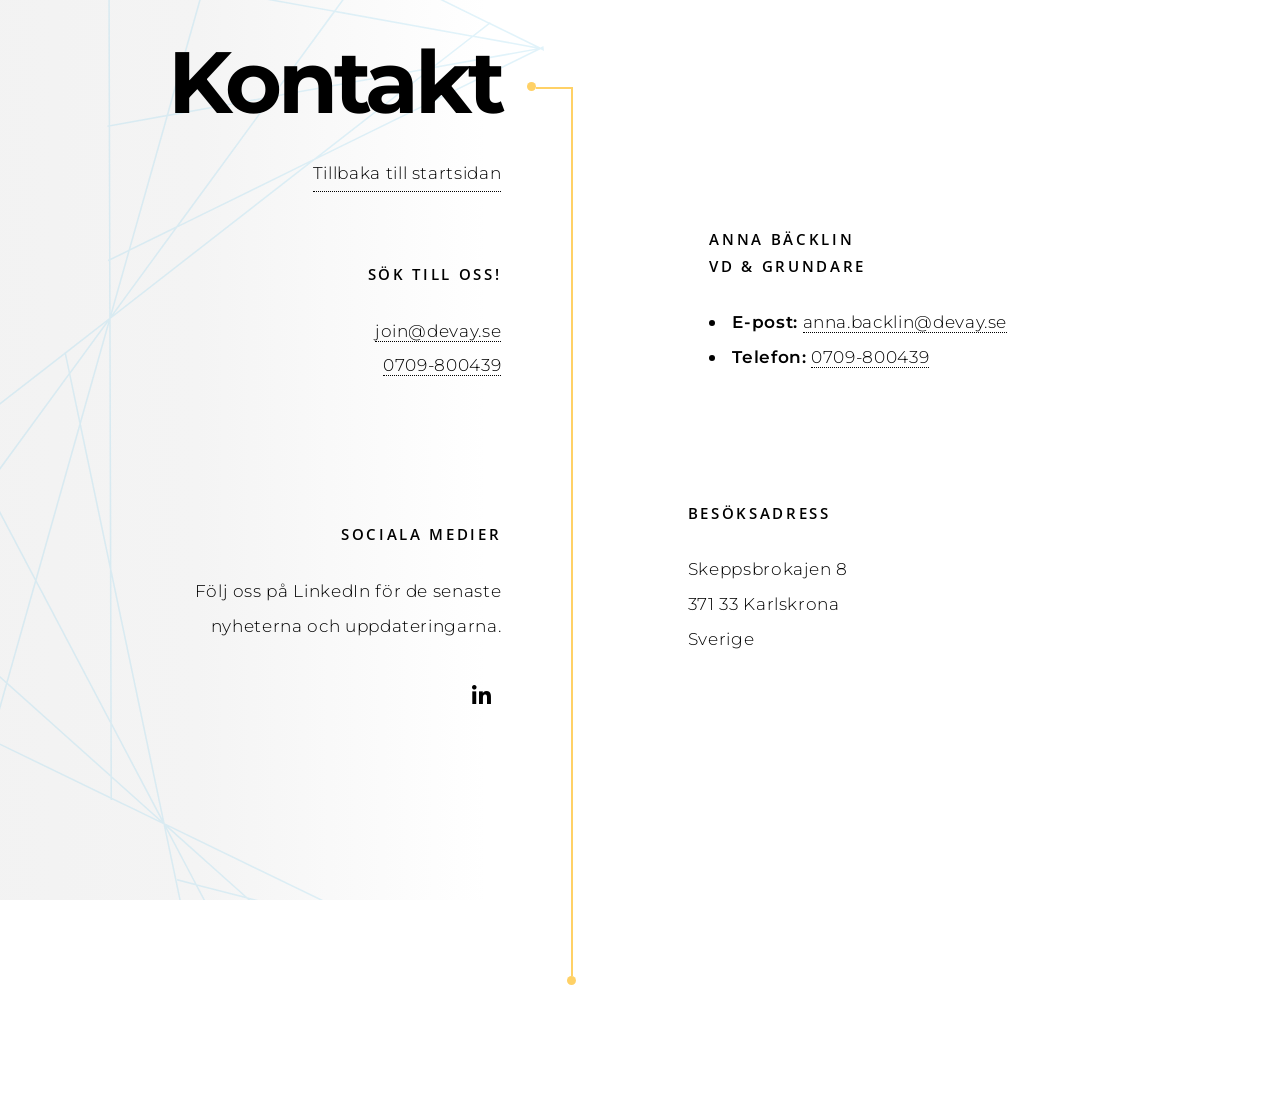
==== contacts/index.html @ 4dabc1ab "Add Contacts page Updated with changes from DevayTech." ====
<!DOCTYPE HTML>
<!--
	Paradigm Shift by HTML5 UP
	html5up.net | @ajlkn
	Free for personal and commercial use under the CCA 3.0 license (html5up.net/license)
-->
<html>

<head>
    <title>Kontakt - Devay</title>
    <meta charset="utf-8" />
    <meta name="viewport" content="width=device-width, initial-scale=1, user-scalable=no" />
    <meta name="description"
        content="Kontakta Devay AB - Din partner för mjukvaruutveckling och digital transformation" />
    <meta name="keywords" content="Devay,kontakt,consulting,mjukvaruutveckling" />
    <link rel="stylesheet" href="../assets/css/main.css" />
    <link href="https://fonts.googleapis.com/css2?family=Montserrat:ital,wght@0,100..900;1,100..900&display=swap"
        rel="stylesheet">
    <link
        href="https://fonts.googleapis.com/css2?family=Montserrat:ital,wght@0,100..900;1,100..900&family=Open+Sans:ital,wght@0,300..800;1,300..800&display=swap"
        rel="stylesheet">
    <link rel="apple-touch-icon" sizes="180x180" href="../apple-touch-icon.png">
    <link rel="icon" type="image/png" sizes="32x32" href="../favicon-32x32.png">
    <link rel="icon" type="image/png" sizes="16x16" href="../favicon-16x16.png">
</head>

<body class="is-preload">

    <div id="wrapper" style="display: flex; flex-direction: column; flex-wrap: nowrap; align-items: stretch;">
        <section class="intro" style="width: 100%; margin: 0; padding: 0;">
            <header>
                <h1>Kontakt</h1>
                <ul class="actions">
                    <li>
                        <a href="/" style="text-decoration: none; display: block; text-align: center;">
                            Tillbaka till startsidan
                        </a>
                    </li>
                </ul>
            </header>
        </section>

        <section id="" style="width: 100%; margin: 0; padding: 0;">
            <header>
                <div class="content">
                    <p>
                    <h4>Sök till oss!</h4>
                    <a href="mailto:join@devay.se">join@devay.se</a>
                    <br /><a href="tel:0709-800439">0709-800439</a>
                    </p>
                </div>
            </header>
            <div class="content">
                <div class="" style="width: 100%; margin: 0 auto;">
                    <h3>Anna Bäcklin<br><small>VD & Grundare</small></h3>
                    <ul class="contact-info">
                        <li><strong>E-post:</strong>
                            <a href="mailto:anna.backlin@devay.se"
                                style="margin-top: 0; border-bottom: dotted 1px; width: fit-content;">anna.backlin@devay.se</a>
                        </li>
                        <li><strong>Telefon:</strong>
                            <a href="tel:0709-800439"
                                style="margin-top: 0; border-bottom: dotted 1px; width: fit-content;">0709-800439</a>
                        </li>
                    </ul>
                </div>
            </div>
        </section>

        <section>
            <header>
                <div class="content">
                    <h3>Sociala medier</h3>
                    <p>Följ oss på LinkedIn för de senaste nyheterna och uppdateringarna.</p>
                    <ul class="icons">
                        <li><a href="https://www.linkedin.com/company/devay/" target="_blank"
                                class="icon brands fa-linkedin-in"><span class="label">LinkedIn</span></a></li>
                    </ul>
                </div>
            </header>
            <div class="content">
                <div class="gallery"
                    style="display: flex; flex-direction: column; flex-wrap: nowrap; align-items: stretch;">
                    <div class="group span-2">
                        <h3>Besöksadress</h3>
                        <div style="display: flex; gap: 2rem; align-items: flex-start; flex-wrap: wrap;">
                            <div style="flex: 1; min-width: 200px;">
                                <p>
                                    Skeppsbrokajen 8<br>
                                    371 33 Karlskrona<br>
                                    Sverige
                                </p>
                            </div>
                            <div style="flex: 1; min-width: 700px;">
                                <a href="https://maps.google.com?q=Devay+AB" target="_blank"
                                    style="display: block; text-decoration: none;">
                                    <iframe
                                        src="https://maps.google.com/maps?q=Devay+AB&t=&z=15&ie=UTF8&iwloc=&output=embed"
                                        width="100%" height="200"
                                        style="border: none; border-radius: 8px; cursor: pointer;" frameborder="0"
                                        scrolling="no" marginheight="0" marginwidth="0" loading="lazy"
                                        title="Devay AB location map">
                                    </iframe>
                                </a>
                            </div>
                        </div>
                    </div>
                </div>
            </div>
        </section>

    </div>

    <!-- Scripts -->
    <script src="../assets/js/jquery.min.js"></script>
    <script src="../assets/js/jquery.scrolly.min.js"></script>
    <script src="../assets/js/browser.min.js"></script>
    <script src="../assets/js/breakpoints.min.js"></script>
    <script src="../assets/js/util.js"></script>
    <script src="../assets/js/main.js"></script>
    <!-- Custom Styles -->

    <style>
    </style>
</body>

</html>
---- assets/css/main.css ----
@import url(fontawesome-all.min.css);
@import url("https://fonts.googleapis.com/css?family=Source+Sans+Pro:300,600,700,300i,600i,700i|Open Sans:600,800");
/*
	Paradigm Shift by HTML5 UP
	html5up.net | @ajlkn
	Free for personal and commercial use under the CCA 3.0 license (html5up.net/license)
*/

html, body, div, span, applet, object,
iframe, h1, h2, h3, h4, h5, h6, p, blockquote,
pre, a, abbr, acronym, address, big, cite,
code, del, dfn, em, img, ins, kbd, q, s, samp,
small, strike, strong, sub, sup, tt, var, b,
u, i, center, dl, dt, dd, ol, ul, li, fieldset,
form, label, legend, table, caption, tbody,
tfoot, thead, tr, th, td, article, aside,
canvas, details, embed, figure, figcaption,
footer, header, hgroup, menu, nav, output, ruby,
section, summary, time, mark, audio, video {
	margin: 0;
	padding: 0;
	border: 0;
	font-size: 100%;
	font: inherit;
	vertical-align: baseline;
}

article, aside, details, figcaption, figure,
footer, header, hgroup, menu, nav, section {
	display: block;
}

body {
	line-height: 1;
}

ol, ul {
	list-style: none;
}

blockquote, q {
	quotes: none;
}

blockquote:before, blockquote:after, q:before, q:after {
	content: '';
	content: none;
}

table {
	border-collapse: collapse;
	border-spacing: 0;
}

body {
	-webkit-text-size-adjust: none;
}

mark {
	background-color: transparent;
	color: inherit;
}

input::-moz-focus-inner {
	border: 0;
	padding: 0;
}

input, select, textarea {
	-moz-appearance: none;
	-webkit-appearance: none;
	-ms-appearance: none;
	appearance: none;
}

/* Basic */

@-ms-viewport {
	width: device-width;
}

body {
	-ms-overflow-style: scrollbar;
}

@media screen and (max-width: 480px) {

	html, body {
		min-width: 320px;
	}

}

html {
	box-sizing: border-box;
}

*, *:before, *:after {
	box-sizing: inherit;
}

html {
	overflow-x: hidden;
}

body {
	background: #ffffff;
	overflow-x: hidden;
}

body.is-preload *, body.is-preload *:before, body.is-preload *:after {
	-moz-animation: none !important;
	-webkit-animation: none !important;
	-ms-animation: none !important;
	animation: none !important;
	-moz-transition: none !important;
	-webkit-transition: none !important;
	-ms-transition: none !important;
	transition: none !important;
}

/* Typography */

html {
	font-size: 18pt;
}

@media screen and (max-width: 1920px) {

	html {
		font-size: 13pt;
	}

}

@media screen and (max-width: 1152px) {

	html {
		font-size: 14pt;
	}

}

@media screen and (max-width: 736px) {

	html {
		font-size: 12pt;
	}

}

@media screen and (max-width: 480px) {

	html {
		font-size: 11pt;
	}

}

body {
	background-color: #ffffff;
	color: #000000;
}

body, input, select, textarea {
	color: #000000;
	font-family: "Montserrat", Helvetica, sans-serif;
	font-size: 1rem;
	font-weight: 300;
	letter-spacing: 0.0375em;
	line-height: 2;
}

a {
	-moz-transition: border-bottom-color 0.25s ease-in-out;
	-webkit-transition: border-bottom-color 0.25s ease-in-out;
	-ms-transition: border-bottom-color 0.25s ease-in-out;
	transition: border-bottom-color 0.25s ease-in-out;
	text-decoration: none;
	color: #000000;
	border-bottom: dotted 1px;
}

a:hover {
	text-decoration: none;
	border-bottom-color: transparent;
}

strong, b {
	font-weight: 600;
	color: #000000;
}

em, i {
	font-style: italic;
}

p {
	margin: 0 0 2rem 0;
}

h1, h2, h3, h4, h5, h6 {
	color: #000000;
	font-family: "Open Sans", Helvetica, sans-serif;
	font-weight: 600;
	letter-spacing: 0.175em;
	line-height: 1.75;
	margin: 0 0 1.5rem 0;
	text-transform: uppercase;
}

h1 a, h2 a, h3 a, h4 a, h5 a, h6 a {
	color: inherit;
	text-decoration: none;
}

h1 {
	font-family: "Montserrat", Helvetica, sans-serif;
	font-size: 5rem;
	font-weight: 700;
	letter-spacing: -0.05em;
	line-height: 1.1;
	margin: 0 0 1.5rem 0;
	text-transform: none;
}

h2 {
	font-size: 1.25rem;
	font-weight: 800;
	margin: 0 0 2rem 0;
}

h3 {
	font-size: 0.875rem;
}

h4 {
	font-size: 0.875rem;
}

h5 {
	font-size: 0.75rem;
}

h6 {
	font-size: 0.625rem;
}

@media screen and (max-width: 736px) {

	h1 {
		font-size: 4.5rem;
		line-height: 1.1;
	}

	h2 {
		font-size: 1.25rem;
		line-height: 1.7;
	}

	h3 {
		font-size: 0.9rem;
	}

	h4 {
		font-size: 0.75rem;
	}

	h5 {
		font-size: 0.675rem;
	}

}

@media screen and (max-width: 360px) {

	h1 {
		font-size: 3.75rem;
	}

	h2 {
		font-size: 1.125rem;
	}

	h3 {
		font-size: 0.8rem;
	}

	h4 {
		font-size: 0.675rem;
	}

	h5 {
		font-size: 0.675rem;
	}

}

sub {
	font-size: 0.8rem;
	position: relative;
	top: 0.5rem;
}

sup {
	font-size: 0.8rem;
	position: relative;
	top: -0.5rem;
}

blockquote {
	border-left: solid 0.5rem rgba(144, 144, 144, 0.25);
	font-style: italic;
	margin: 0 0 2rem 0;
	padding: 1rem 0 1rem 2rem;
}

code {
	background: rgba(144, 144, 144, 0.1);
	border-radius: 0.325rem;
	font-family: "Courier New", monospace;
	font-size: 0.9rem;
	margin: 0 0.25rem;
	padding: 0.25rem 0.65rem;
}

pre {
	-webkit-overflow-scrolling: touch;
	font-family: "Courier New", monospace;
	font-size: 0.9rem;
	margin: 0 0 2rem 0;
	width: 100%;
}

pre code {
	display: block;
	line-height: 1.75;
	padding: 1rem 1.5rem;
	overflow-x: auto;
}

hr {
	border: 0;
	border-bottom: solid 2px rgba(144, 144, 144, 0.25);
	margin: 3rem 0;
}

hr.major {
	margin: 5rem 0;
}

@media screen and (max-width: 736px) {

	hr.major {
		margin: 3rem 0;
	}

}

/* Row */

.row {
	display: flex;
	flex-wrap: wrap;
	box-sizing: border-box;
	align-items: stretch;
}

.row>* {
	box-sizing: border-box;
}

.row.gtr-uniform>*> :last-child {
	margin-bottom: 0;
}

.row.aln-left {
	justify-content: flex-start;
}

.row.aln-center {
	justify-content: center;
}

.row.aln-right {
	justify-content: flex-end;
}

.row.aln-top {
	align-items: flex-start;
}

.row.aln-middle {
	align-items: center;
}

.row.aln-bottom {
	align-items: flex-end;
}

.row>.imp {
	order: -1;
}

.row>.col-1 {
	width: 8.33333%;
}

.row>.off-1 {
	margin-left: 8.33333%;
}

.row>.col-2 {
	width: 16.66667%;
}

.row>.off-2 {
	margin-left: 16.66667%;
}

.row>.col-3 {
	width: 25%;
}

.row>.off-3 {
	margin-left: 25%;
}

.row>.col-4 {
	width: 33.33333%;
}

.row>.off-4 {
	margin-left: 33.33333%;
}

.row>.col-5 {
	width: 41.66667%;
}

.row>.off-5 {
	margin-left: 41.66667%;
}

.row>.col-6 {
	width: 50%;
}

.row>.off-6 {
	margin-left: 50%;
}

.row>.col-7 {
	width: 58.33333%;
}

.row>.off-7 {
	margin-left: 58.33333%;
}

.row>.col-8 {
	width: 66.66667%;
}

.row>.off-8 {
	margin-left: 66.66667%;
}

.row>.col-9 {
	width: 75%;
}

.row>.off-9 {
	margin-left: 75%;
}

.row>.col-10 {
	width: 83.33333%;
}

.row>.off-10 {
	margin-left: 83.33333%;
}

.row>.col-11 {
	width: 91.66667%;
}

.row>.off-11 {
	margin-left: 91.66667%;
}

.row>.col-12 {
	width: 100%;
}

.row>.off-12 {
	margin-left: 100%;
}

.row.gtr-0 {
	margin-top: 0;
	margin-left: 0rem;
}

.row.gtr-0>* {
	padding: 0 0 0 0rem;
}

.row.gtr-0.gtr-uniform {
	margin-top: 0rem;
}

.row.gtr-0.gtr-uniform>* {
	padding-top: 0rem;
}

.row.gtr-25 {
	margin-top: 0;
	margin-left: -0.5rem;
}

.row.gtr-25>* {
	padding: 0 0 0 0.5rem;
}

.row.gtr-25.gtr-uniform {
	margin-top: -0.5rem;
}

.row.gtr-25.gtr-uniform>* {
	padding-top: 0.5rem;
}

.row.gtr-50 {
	margin-top: 0;
	margin-left: -1rem;
}

.row.gtr-50>* {
	padding: 0 0 0 1rem;
}

.row.gtr-50.gtr-uniform {
	margin-top: -1rem;
}

.row.gtr-50.gtr-uniform>* {
	padding-top: 1rem;
}

.row {
	margin-top: 0;
	margin-left: -2rem;
}

.row>* {
	padding: 0 0 0 2rem;
}

.row.gtr-uniform {
	margin-top: -2rem;
}

.row.gtr-uniform>* {
	padding-top: 2rem;
}

.row.gtr-150 {
	margin-top: 0;
	margin-left: -3rem;
}

.row.gtr-150>* {
	padding: 0 0 0 3rem;
}

.row.gtr-150.gtr-uniform {
	margin-top: -3rem;
}

.row.gtr-150.gtr-uniform>* {
	padding-top: 3rem;
}

.row.gtr-200 {
	margin-top: 0;
	margin-left: -4rem;
}

.row.gtr-200>* {
	padding: 0 0 0 4rem;
}

.row.gtr-200.gtr-uniform {
	margin-top: -4rem;
}

.row.gtr-200.gtr-uniform>* {
	padding-top: 4rem;
}

@media screen and (max-width: 1920px) {

	.row {
		display: flex;
		flex-wrap: wrap;
		box-sizing: border-box;
		align-items: stretch;
	}

	.row>* {
		box-sizing: border-box;
	}

	.row.gtr-uniform>*> :last-child {
		margin-bottom: 0;
	}

	.row.aln-left {
		justify-content: flex-start;
	}

	.row.aln-center {
		justify-content: center;
	}

	.row.aln-right {
		justify-content: flex-end;
	}

	.row.aln-top {
		align-items: flex-start;
	}

	.row.aln-middle {
		align-items: center;
	}

	.row.aln-bottom {
		align-items: flex-end;
	}

	.row>.imp-xlarge {
		order: -1;
	}

	.row>.col-1-xlarge {
		width: 8.33333%;
	}

	.row>.off-1-xlarge {
		margin-left: 8.33333%;
	}

	.row>.col-2-xlarge {
		width: 16.66667%;
	}

	.row>.off-2-xlarge {
		margin-left: 16.66667%;
	}

	.row>.col-3-xlarge {
		width: 25%;
	}

	.row>.off-3-xlarge {
		margin-left: 25%;
	}

	.row>.col-4-xlarge {
		width: 33.33333%;
	}

	.row>.off-4-xlarge {
		margin-left: 33.33333%;
	}

	.row>.col-5-xlarge {
		width: 41.66667%;
	}

	.row>.off-5-xlarge {
		margin-left: 41.66667%;
	}

	.row>.col-6-xlarge {
		width: 50%;
	}

	.row>.off-6-xlarge {
		margin-left: 50%;
	}

	.row>.col-7-xlarge {
		width: 58.33333%;
	}

	.row>.off-7-xlarge {
		margin-left: 58.33333%;
	}

	.row>.col-8-xlarge {
		width: 66.66667%;
	}

	.row>.off-8-xlarge {
		margin-left: 66.66667%;
	}

	.row>.col-9-xlarge {
		width: 75%;
	}

	.row>.off-9-xlarge {
		margin-left: 75%;
	}

	.row>.col-10-xlarge {
		width: 83.33333%;
	}

	.row>.off-10-xlarge {
		margin-left: 83.33333%;
	}

	.row>.col-11-xlarge {
		width: 91.66667%;
	}

	.row>.off-11-xlarge {
		margin-left: 91.66667%;
	}

	.row>.col-12-xlarge {
		width: 100%;
	}

	.row>.off-12-xlarge {
		margin-left: 100%;
	}

	.row.gtr-0 {
		margin-top: 0;
		margin-left: 0rem;
	}

	.row.gtr-0>* {
		padding: 0 0 0 0rem;
	}

	.row.gtr-0.gtr-uniform {
		margin-top: 0rem;
	}

	.row.gtr-0.gtr-uniform>* {
		padding-top: 0rem;
	}

	.row.gtr-25 {
		margin-top: 0;
		margin-left: -0.5rem;
	}

	.row.gtr-25>* {
		padding: 0 0 0 0.5rem;
	}

	.row.gtr-25.gtr-uniform {
		margin-top: -0.5rem;
	}

	.row.gtr-25.gtr-uniform>* {
		padding-top: 0.5rem;
	}

	.row.gtr-50 {
		margin-top: 0;
		margin-left: -1rem;
	}

	.row.gtr-50>* {
		padding: 0 0 0 1rem;
	}

	.row.gtr-50.gtr-uniform {
		margin-top: -1rem;
	}

	.row.gtr-50.gtr-uniform>* {
		padding-top: 1rem;
	}

	.row {
		margin-top: 0;
		margin-left: -2rem;
	}

	.row>* {
		padding: 0 0 0 2rem;
	}

	.row.gtr-uniform {
		margin-top: -2rem;
	}

	.row.gtr-uniform>* {
		padding-top: 2rem;
	}

	.row.gtr-150 {
		margin-top: 0;
		margin-left: -3rem;
	}

	.row.gtr-150>* {
		padding: 0 0 0 3rem;
	}

	.row.gtr-150.gtr-uniform {
		margin-top: -3rem;
	}

	.row.gtr-150.gtr-uniform>* {
		padding-top: 3rem;
	}

	.row.gtr-200 {
		margin-top: 0;
		margin-left: -4rem;
	}

	.row.gtr-200>* {
		padding: 0 0 0 4rem;
	}

	.row.gtr-200.gtr-uniform {
		margin-top: -4rem;
	}

	.row.gtr-200.gtr-uniform>* {
		padding-top: 4rem;
	}

}

@media screen and (max-width: 1280px) {

	.row {
		display: flex;
		flex-wrap: wrap;
		box-sizing: border-box;
		align-items: stretch;
	}

	.row>* {
		box-sizing: border-box;
	}

	.row.gtr-uniform>*> :last-child {
		margin-bottom: 0;
	}

	.row.aln-left {
		justify-content: flex-start;
	}

	.row.aln-center {
		justify-content: center;
	}

	.row.aln-right {
		justify-content: flex-end;
	}

	.row.aln-top {
		align-items: flex-start;
	}

	.row.aln-middle {
		align-items: center;
	}

	.row.aln-bottom {
		align-items: flex-end;
	}

	.row>.imp-large {
		order: -1;
	}

	.row>.col-1-large {
		width: 8.33333%;
	}

	.row>.off-1-large {
		margin-left: 8.33333%;
	}

	.row>.col-2-large {
		width: 16.66667%;
	}

	.row>.off-2-large {
		margin-left: 16.66667%;
	}

	.row>.col-3-large {
		width: 25%;
	}

	.row>.off-3-large {
		margin-left: 25%;
	}

	.row>.col-4-large {
		width: 33.33333%;
	}

	.row>.off-4-large {
		margin-left: 33.33333%;
	}

	.row>.col-5-large {
		width: 41.66667%;
	}

	.row>.off-5-large {
		margin-left: 41.66667%;
	}

	.row>.col-6-large {
		width: 50%;
	}

	.row>.off-6-large {
		margin-left: 50%;
	}

	.row>.col-7-large {
		width: 58.33333%;
	}

	.row>.off-7-large {
		margin-left: 58.33333%;
	}

	.row>.col-8-large {
		width: 66.66667%;
	}

	.row>.off-8-large {
		margin-left: 66.66667%;
	}

	.row>.col-9-large {
		width: 75%;
	}

	.row>.off-9-large {
		margin-left: 75%;
	}

	.row>.col-10-large {
		width: 83.33333%;
	}

	.row>.off-10-large {
		margin-left: 83.33333%;
	}

	.row>.col-11-large {
		width: 91.66667%;
	}

	.row>.off-11-large {
		margin-left: 91.66667%;
	}

	.row>.col-12-large {
		width: 100%;
	}

	.row>.off-12-large {
		margin-left: 100%;
	}

	.row.gtr-0 {
		margin-top: 0;
		margin-left: 0rem;
	}

	.row.gtr-0>* {
		padding: 0 0 0 0rem;
	}

	.row.gtr-0.gtr-uniform {
		margin-top: 0rem;
	}

	.row.gtr-0.gtr-uniform>* {
		padding-top: 0rem;
	}

	.row.gtr-25 {
		margin-top: 0;
		margin-left: -0.375rem;
	}

	.row.gtr-25>* {
		padding: 0 0 0 0.375rem;
	}

	.row.gtr-25.gtr-uniform {
		margin-top: -0.375rem;
	}

	.row.gtr-25.gtr-uniform>* {
		padding-top: 0.375rem;
	}

	.row.gtr-50 {
		margin-top: 0;
		margin-left: -0.75rem;
	}

	.row.gtr-50>* {
		padding: 0 0 0 0.75rem;
	}

	.row.gtr-50.gtr-uniform {
		margin-top: -0.75rem;
	}

	.row.gtr-50.gtr-uniform>* {
		padding-top: 0.75rem;
	}

	.row {
		margin-top: 0;
		margin-left: -1.5rem;
	}

	.row>* {
		padding: 0 0 0 1.5rem;
	}

	.row.gtr-uniform {
		margin-top: -1.5rem;
	}

	.row.gtr-uniform>* {
		padding-top: 1.5rem;
	}

	.row.gtr-150 {
		margin-top: 0;
		margin-left: -2.25rem;
	}

	.row.gtr-150>* {
		padding: 0 0 0 2.25rem;
	}

	.row.gtr-150.gtr-uniform {
		margin-top: -2.25rem;
	}

	.row.gtr-150.gtr-uniform>* {
		padding-top: 2.25rem;
	}

	.row.gtr-200 {
		margin-top: 0;
		margin-left: -3rem;
	}

	.row.gtr-200>* {
		padding: 0 0 0 3rem;
	}

	.row.gtr-200.gtr-uniform {
		margin-top: -3rem;
	}

	.row.gtr-200.gtr-uniform>* {
		padding-top: 3rem;
	}

}

@media screen and (max-width: 1152px) {

	.row {
		display: flex;
		flex-wrap: wrap;
		box-sizing: border-box;
		align-items: stretch;
	}

	.row>* {
		box-sizing: border-box;
	}

	.row.gtr-uniform>*> :last-child {
		margin-bottom: 0;
	}

	.row.aln-left {
		justify-content: flex-start;
	}

	.row.aln-center {
		justify-content: center;
	}

	.row.aln-right {
		justify-content: flex-end;
	}

	.row.aln-top {
		align-items: flex-start;
	}

	.row.aln-middle {
		align-items: center;
	}

	.row.aln-bottom {
		align-items: flex-end;
	}

	.row>.imp-medium {
		order: -1;
	}

	.row>.col-1-medium {
		width: 8.33333%;
	}

	.row>.off-1-medium {
		margin-left: 8.33333%;
	}

	.row>.col-2-medium {
		width: 16.66667%;
	}

	.row>.off-2-medium {
		margin-left: 16.66667%;
	}

	.row>.col-3-medium {
		width: 25%;
	}

	.row>.off-3-medium {
		margin-left: 25%;
	}

	.row>.col-4-medium {
		width: 33.33333%;
	}

	.row>.off-4-medium {
		margin-left: 33.33333%;
	}

	.row>.col-5-medium {
		width: 41.66667%;
	}

	.row>.off-5-medium {
		margin-left: 41.66667%;
	}

	.row>.col-6-medium {
		width: 50%;
	}

	.row>.off-6-medium {
		margin-left: 50%;
	}

	.row>.col-7-medium {
		width: 58.33333%;
	}

	.row>.off-7-medium {
		margin-left: 58.33333%;
	}

	.row>.col-8-medium {
		width: 66.66667%;
	}

	.row>.off-8-medium {
		margin-left: 66.66667%;
	}

	.row>.col-9-medium {
		width: 75%;
	}

	.row>.off-9-medium {
		margin-left: 75%;
	}

	.row>.col-10-medium {
		width: 83.33333%;
	}

	.row>.off-10-medium {
		margin-left: 83.33333%;
	}

	.row>.col-11-medium {
		width: 91.66667%;
	}

	.row>.off-11-medium {
		margin-left: 91.66667%;
	}

	.row>.col-12-medium {
		width: 100%;
	}

	.row>.off-12-medium {
		margin-left: 100%;
	}

	.row.gtr-0 {
		margin-top: 0;
		margin-left: 0rem;
	}

	.row.gtr-0>* {
		padding: 0 0 0 0rem;
	}

	.row.gtr-0.gtr-uniform {
		margin-top: 0rem;
	}

	.row.gtr-0.gtr-uniform>* {
		padding-top: 0rem;
	}

	.row.gtr-25 {
		margin-top: 0;
		margin-left: -0.375rem;
	}

	.row.gtr-25>* {
		padding: 0 0 0 0.375rem;
	}

	.row.gtr-25.gtr-uniform {
		margin-top: -0.375rem;
	}

	.row.gtr-25.gtr-uniform>* {
		padding-top: 0.375rem;
	}

	.row.gtr-50 {
		margin-top: 0;
		margin-left: -0.75rem;
	}

	.row.gtr-50>* {
		padding: 0 0 0 0.75rem;
	}

	.row.gtr-50.gtr-uniform {
		margin-top: -0.75rem;
	}

	.row.gtr-50.gtr-uniform>* {
		padding-top: 0.75rem;
	}

	.row {
		margin-top: 0;
		margin-left: -1.5rem;
	}

	.row>* {
		padding: 0 0 0 1.5rem;
	}

	.row.gtr-uniform {
		margin-top: -1.5rem;
	}

	.row.gtr-uniform>* {
		padding-top: 1.5rem;
	}

	.row.gtr-150 {
		margin-top: 0;
		margin-left: -2.25rem;
	}

	.row.gtr-150>* {
		padding: 0 0 0 2.25rem;
	}

	.row.gtr-150.gtr-uniform {
		margin-top: -2.25rem;
	}

	.row.gtr-150.gtr-uniform>* {
		padding-top: 2.25rem;
	}

	.row.gtr-200 {
		margin-top: 0;
		margin-left: -3rem;
	}

	.row.gtr-200>* {
		padding: 0 0 0 3rem;
	}

	.row.gtr-200.gtr-uniform {
		margin-top: -3rem;
	}

	.row.gtr-200.gtr-uniform>* {
		padding-top: 3rem;
	}

}

@media screen and (max-width: 736px) {

	.row {
		display: flex;
		flex-wrap: wrap;
		box-sizing: border-box;
		align-items: stretch;
	}

	.row>* {
		box-sizing: border-box;
	}

	.row.gtr-uniform>*> :last-child {
		margin-bottom: 0;
	}

	.row.aln-left {
		justify-content: flex-start;
	}

	.row.aln-center {
		justify-content: center;
	}

	.row.aln-right {
		justify-content: flex-end;
	}

	.row.aln-top {
		align-items: flex-start;
	}

	.row.aln-middle {
		align-items: center;
	}

	.row.aln-bottom {
		align-items: flex-end;
	}

	.row>.imp-small {
		order: -1;
	}

	.row>.col-1-small {
		width: 8.33333%;
	}

	.row>.off-1-small {
		margin-left: 8.33333%;
	}

	.row>.col-2-small {
		width: 16.66667%;
	}

	.row>.off-2-small {
		margin-left: 16.66667%;
	}

	.row>.col-3-small {
		width: 25%;
	}

	.row>.off-3-small {
		margin-left: 25%;
	}

	.row>.col-4-small {
		width: 33.33333%;
	}

	.row>.off-4-small {
		margin-left: 33.33333%;
	}

	.row>.col-5-small {
		width: 41.66667%;
	}

	.row>.off-5-small {
		margin-left: 41.66667%;
	}

	.row>.col-6-small {
		width: 50%;
	}

	.row>.off-6-small {
		margin-left: 50%;
	}

	.row>.col-7-small {
		width: 58.33333%;
	}

	.row>.off-7-small {
		margin-left: 58.33333%;
	}

	.row>.col-8-small {
		width: 66.66667%;
	}

	.row>.off-8-small {
		margin-left: 66.66667%;
	}

	.row>.col-9-small {
		width: 75%;
	}

	.row>.off-9-small {
		margin-left: 75%;
	}

	.row>.col-10-small {
		width: 83.33333%;
	}

	.row>.off-10-small {
		margin-left: 83.33333%;
	}

	.row>.col-11-small {
		width: 91.66667%;
	}

	.row>.off-11-small {
		margin-left: 91.66667%;
	}

	.row>.col-12-small {
		width: 100%;
	}

	.row>.off-12-small {
		margin-left: 100%;
	}

	.row.gtr-0 {
		margin-top: 0;
		margin-left: 0rem;
	}

	.row.gtr-0>* {
		padding: 0 0 0 0rem;
	}

	.row.gtr-0.gtr-uniform {
		margin-top: 0rem;
	}

	.row.gtr-0.gtr-uniform>* {
		padding-top: 0rem;
	}

	.row.gtr-25 {
		margin-top: 0;
		margin-left: -0.3125rem;
	}

	.row.gtr-25>* {
		padding: 0 0 0 0.3125rem;
	}

	.row.gtr-25.gtr-uniform {
		margin-top: -0.3125rem;
	}

	.row.gtr-25.gtr-uniform>* {
		padding-top: 0.3125rem;
	}

	.row.gtr-50 {
		margin-top: 0;
		margin-left: -0.625rem;
	}

	.row.gtr-50>* {
		padding: 0 0 0 0.625rem;
	}

	.row.gtr-50.gtr-uniform {
		margin-top: -0.625rem;
	}

	.row.gtr-50.gtr-uniform>* {
		padding-top: 0.625rem;
	}

	.row {
		margin-top: 0;
		margin-left: -1.25rem;
	}

	.row>* {
		padding: 0 0 0 1.25rem;
	}

	.row.gtr-uniform {
		margin-top: -1.25rem;
	}

	.row.gtr-uniform>* {
		padding-top: 1.25rem;
	}

	.row.gtr-150 {
		margin-top: 0;
		margin-left: -1.875rem;
	}

	.row.gtr-150>* {
		padding: 0 0 0 1.875rem;
	}

	.row.gtr-150.gtr-uniform {
		margin-top: -1.875rem;
	}

	.row.gtr-150.gtr-uniform>* {
		padding-top: 1.875rem;
	}

	.row.gtr-200 {
		margin-top: 0;
		margin-left: -2.5rem;
	}

	.row.gtr-200>* {
		padding: 0 0 0 2.5rem;
	}

	.row.gtr-200.gtr-uniform {
		margin-top: -2.5rem;
	}

	.row.gtr-200.gtr-uniform>* {
		padding-top: 2.5rem;
	}

}

@media screen and (max-width: 480px) {

	.row {
		display: flex;
		flex-wrap: wrap;
		box-sizing: border-box;
		align-items: stretch;
	}

	.row>* {
		box-sizing: border-box;
	}

	.row.gtr-uniform>*> :last-child {
		margin-bottom: 0;
	}

	.row.aln-left {
		justify-content: flex-start;
	}

	.row.aln-center {
		justify-content: center;
	}

	.row.aln-right {
		justify-content: flex-end;
	}

	.row.aln-top {
		align-items: flex-start;
	}

	.row.aln-middle {
		align-items: center;
	}

	.row.aln-bottom {
		align-items: flex-end;
	}

	.row>.imp-xsmall {
		order: -1;
	}

	.row>.col-1-xsmall {
		width: 8.33333%;
	}

	.row>.off-1-xsmall {
		margin-left: 8.33333%;
	}

	.row>.col-2-xsmall {
		width: 16.66667%;
	}

	.row>.off-2-xsmall {
		margin-left: 16.66667%;
	}

	.row>.col-3-xsmall {
		width: 25%;
	}

	.row>.off-3-xsmall {
		margin-left: 25%;
	}

	.row>.col-4-xsmall {
		width: 33.33333%;
	}

	.row>.off-4-xsmall {
		margin-left: 33.33333%;
	}

	.row>.col-5-xsmall {
		width: 41.66667%;
	}

	.row>.off-5-xsmall {
		margin-left: 41.66667%;
	}

	.row>.col-6-xsmall {
		width: 50%;
	}

	.row>.off-6-xsmall {
		margin-left: 50%;
	}

	.row>.col-7-xsmall {
		width: 58.33333%;
	}

	.row>.off-7-xsmall {
		margin-left: 58.33333%;
	}

	.row>.col-8-xsmall {
		width: 66.66667%;
	}

	.row>.off-8-xsmall {
		margin-left: 66.66667%;
	}

	.row>.col-9-xsmall {
		width: 75%;
	}

	.row>.off-9-xsmall {
		margin-left: 75%;
	}

	.row>.col-10-xsmall {
		width: 83.33333%;
	}

	.row>.off-10-xsmall {
		margin-left: 83.33333%;
	}

	.row>.col-11-xsmall {
		width: 91.66667%;
	}

	.row>.off-11-xsmall {
		margin-left: 91.66667%;
	}

	.row>.col-12-xsmall {
		width: 100%;
	}

	.row>.off-12-xsmall {
		margin-left: 100%;
	}

	.row.gtr-0 {
		margin-top: 0;
		margin-left: 0rem;
	}

	.row.gtr-0>* {
		padding: 0 0 0 0rem;
	}

	.row.gtr-0.gtr-uniform {
		margin-top: 0rem;
	}

	.row.gtr-0.gtr-uniform>* {
		padding-top: 0rem;
	}

	.row.gtr-25 {
		margin-top: 0;
		margin-left: -0.3125rem;
	}

	.row.gtr-25>* {
		padding: 0 0 0 0.3125rem;
	}

	.row.gtr-25.gtr-uniform {
		margin-top: -0.3125rem;
	}

	.row.gtr-25.gtr-uniform>* {
		padding-top: 0.3125rem;
	}

	.row.gtr-50 {
		margin-top: 0;
		margin-left: -0.625rem;
	}

	.row.gtr-50>* {
		padding: 0 0 0 0.625rem;
	}

	.row.gtr-50.gtr-uniform {
		margin-top: -0.625rem;
	}

	.row.gtr-50.gtr-uniform>* {
		padding-top: 0.625rem;
	}

	.row {
		margin-top: 0;
		margin-left: -1.25rem;
	}

	.row>* {
		padding: 0 0 0 1.25rem;
	}

	.row.gtr-uniform {
		margin-top: -1.25rem;
	}

	.row.gtr-uniform>* {
		padding-top: 1.25rem;
	}

	.row.gtr-150 {
		margin-top: 0;
		margin-left: -1.875rem;
	}

	.row.gtr-150>* {
		padding: 0 0 0 1.875rem;
	}

	.row.gtr-150.gtr-uniform {
		margin-top: -1.875rem;
	}

	.row.gtr-150.gtr-uniform>* {
		padding-top: 1.875rem;
	}

	.row.gtr-200 {
		margin-top: 0;
		margin-left: -2.5rem;
	}

	.row.gtr-200>* {
		padding: 0 0 0 2.5rem;
	}

	.row.gtr-200.gtr-uniform {
		margin-top: -2.5rem;
	}

	.row.gtr-200.gtr-uniform>* {
		padding-top: 2.5rem;
	}

}

/* Box */

.box {
	border: solid 2px rgba(144, 144, 144, 0.25);
	border-radius: 0.325rem;
	margin-bottom: 2rem;
	padding: 1.5rem;
}

.box> :last-child {
	margin-bottom: 0;
}

.box.alt {
	border: 0;
	border-radius: 0;
	padding: 0;
}

/* Button */

input[type="submit"],
input[type="reset"],
input[type="button"],
button,
.button {
	-moz-appearance: none;
	-webkit-appearance: none;
	-ms-appearance: none;
	appearance: none;
	-moz-transition: background-color 0.25s ease-in-out, box-shadow 0.25s ease-in-out, color 0.25s ease-in-out;
	-webkit-transition: background-color 0.25s ease-in-out, box-shadow 0.25s ease-in-out, color 0.25s ease-in-out;
	-ms-transition: background-color 0.25s ease-in-out, box-shadow 0.25s ease-in-out, color 0.25s ease-in-out;
	transition: background-color 0.25s ease-in-out, box-shadow 0.25s ease-in-out, color 0.25s ease-in-out;
	background-color: transparent;
	border-radius: 0.325rem;
	border: 0;
	box-shadow: inset 0 0 0 2px rgba(144, 144, 144, 0.25);
	color: #000000 !important;
	cursor: pointer;
	display: inline-block;
	font-family: "Open Sans", Helvetica, sans-serif;
	font-size: 0.6rem;
	font-weight: 600;
	height: 3rem;
	letter-spacing: 0.175em;
	/* line-height: 3rem; */
	padding: 0 2rem;
	text-align: center;
	text-decoration: none;
	text-transform: uppercase;
	white-space: nowrap;
}

input[type="submit"]:hover,
input[type="reset"]:hover,
input[type="button"]:hover,
button:hover,
.button:hover {
	/* box-shadow: inset 0 0 0 2px #2ee4bb; */
	/* color: #2ee4bb !important; */
}

input[type="submit"]:active,
input[type="reset"]:active,
input[type="button"]:active,
button:active,
.button:active {
	/* background-color: rgba(73, 252, 212, 0.25);
			box-shadow: inset 0 0 0 2px #2ee4bb;
			color: #2ee4bb !important; */
}

input[type="submit"].small,
input[type="reset"].small,
input[type="button"].small,
button.small,
.button.small {
	font-size: 0.5rem;
	height: 2.25rem;
	line-height: 2.25rem;
	padding: 0 1.25rem;
}

input[type="submit"].large,
input[type="reset"].large,
input[type="button"].large,
button.large,
.button.large {
	font-size: 0.7rem;
	height: 3.2625rem;
	line-height: 3.2625rem;
	padding: 0 3.25rem;
}

input[type="submit"].wide,
input[type="reset"].wide,
input[type="button"].wide,
button.wide,
.button.wide {
	min-width: 13rem;
}

input[type="submit"].icon:before,
input[type="reset"].icon:before,
input[type="button"].icon:before,
button.icon:before,
.button.icon:before {
	margin-right: 0.5rem;
}

input[type="submit"].fit,
input[type="reset"].fit,
input[type="button"].fit,
button.fit,
.button.fit {
	width: 100%;
}

input[type="submit"].disabled,
input[type="submit"]:disabled,
input[type="reset"].disabled,
input[type="reset"]:disabled,
input[type="button"].disabled,
input[type="button"]:disabled,
button.disabled,
button:disabled,
.button.disabled,
.button:disabled {
	pointer-events: none;
	opacity: 0.25;
}

input[type="submit"].primary,
input[type="reset"].primary,
input[type="button"].primary,
button.primary,
.button.primary {
	background-color: white;
	box-shadow: none;
	color: #000000 !important;
}

input[type="submit"].primary:hover,
input[type="reset"].primary:hover,
input[type="button"].primary:hover,
button.primary:hover,
.button.primary:hover {
	background-color: #FFD166;
}

input[type="submit"].primary:active,
input[type="reset"].primary:active,
input[type="button"].primary:active,
button.primary:active,
.button.primary:active {
	background-color: #44f2cb;
}

@media screen and (max-width: 736px) {

	input[type="submit"],
	input[type="reset"],
	input[type="button"],
	button,
	.button {
		font-size: 0.7rem;
		height: 3.3rem;
		line-height: 3.3rem;
	}

	input[type="submit"].large,
	input[type="reset"].large,
	input[type="button"].large,
	button.large,
	.button.large {
		font-size: 0.8rem;
		height: 3.75rem;
		line-height: 3.75rem;
	}

	input[type="submit"].small,
	input[type="reset"].small,
	input[type="button"].small,
	button.small,
	.button.small {
		font-size: 0.6rem;
		height: 3rem;
		line-height: 3rem;
	}

}

/* Form */

form {
	margin: 0 0 2rem 0;
}

form> :last-child {
	margin-bottom: 0;
}

form>.fields {
	display: -moz-flex;
	display: -webkit-flex;
	display: -ms-flex;
	display: flex;
	-moz-flex-wrap: wrap;
	-webkit-flex-wrap: wrap;
	-ms-flex-wrap: wrap;
	flex-wrap: wrap;
	margin: -2rem 0 2rem -2rem;
	width: calc(100% + 4rem);
}

form>.fields>.field {
	-moz-flex-grow: 0;
	-webkit-flex-grow: 0;
	-ms-flex-grow: 0;
	flex-grow: 0;
	-moz-flex-shrink: 0;
	-webkit-flex-shrink: 0;
	-ms-flex-shrink: 0;
	flex-shrink: 0;
	padding: 2rem 0 0 2rem;
	width: calc(100% - 2rem);
}

form>.fields>.field> :last-child {
	margin-bottom: 0;
}

form>.fields>.field.half {
	width: calc(50% - 1rem);
}

form>.fields>.field.third {
	width: calc(100%/3 - 0.66667rem);
}

form>.fields>.field.quarter {
	width: calc(25% - 0.5rem);
}

@media screen and (max-width: 480px) {

	form>.fields {
		margin: -1.5rem 0 2rem -1.5rem;
		width: calc(100% + 3rem);
	}

	form>.fields>.field {
		padding: 1.5rem 0 0 1.5rem;
		width: calc(100% - 1.5rem);
	}

	form>.fields>.field.half {
		width: calc(100% - 1.5rem);
	}

	form>.fields>.field.third {
		width: calc(100% - 1.5rem);
	}

	form>.fields>.field.quarter {
		width: calc(100% - 1.5rem);
	}

}

input[type="text"],
input[type="password"],
input[type="email"],
input[type="tel"],
input[type="search"],
input[type="url"],
select,
textarea {
	-moz-appearance: none;
	-webkit-appearance: none;
	-ms-appearance: none;
	appearance: none;
	border-radius: 0.325rem;
	border: solid 2px rgba(144, 144, 144, 0.25);
	color: inherit;
	display: block;
	outline: 0;
	padding: 0 1rem;
	text-decoration: none;
	width: 100%;
}

input[type="text"]:invalid,
input[type="password"]:invalid,
input[type="email"]:invalid,
input[type="tel"]:invalid,
input[type="search"]:invalid,
input[type="url"]:invalid,
select:invalid,
textarea:invalid {
	box-shadow: none;
}

input[type="text"]:focus,
input[type="password"]:focus,
input[type="email"]:focus,
input[type="tel"]:focus,
input[type="search"]:focus,
input[type="url"]:focus,
select:focus,
textarea:focus {
	border-color: #ffd166;
}

label {
	color: #000000;
	display: block;
	font-family: "Open Sans", Helvetica, sans-serif;
	font-size: 0.75rem;
	font-weight: 600;
	letter-spacing: 0.175em;
	line-height: 1.75;
	margin: 0 0 1rem 0;
	text-transform: uppercase;
}

input[type="text"],
input[type="password"],
input[type="email"],
input[type="tel"],
input[type="search"],
input[type="url"] {
	height: 3rem;
}

select {
	background-image: url("data:image/svg+xml;charset=utf8,%3Csvg xmlns='http://www.w3.org/2000/svg' width='40' height='40' preserveAspectRatio='none' viewBox='0 0 40 40'%3E%3Cpath d='M9.4,12.3l10.4,10.4l10.4-10.4c0.2-0.2,0.5-0.4,0.9-0.4c0.3,0,0.6,0.1,0.9,0.4l3.3,3.3c0.2,0.2,0.4,0.5,0.4,0.9 c0,0.4-0.1,0.6-0.4,0.9L20.7,31.9c-0.2,0.2-0.5,0.4-0.9,0.4c-0.3,0-0.6-0.1-0.9-0.4L4.3,17.3c-0.2-0.2-0.4-0.5-0.4-0.9 c0-0.4,0.1-0.6,0.4-0.9l3.3-3.3c0.2-0.2,0.5-0.4,0.9-0.4S9.1,12.1,9.4,12.3z' fill='rgba(144, 144, 144, 0.25)' /%3E%3C/svg%3E");
	background-position: calc(100% - 1rem) center;
	background-repeat: no-repeat;
	background-size: 1.25rem;
	height: 3rem;
	padding-right: 3rem;
	text-overflow: ellipsis;
}

select option {
	background-color: #ffffff;
	color: #000000;
}

select:focus::-ms-value {
	background-color: transparent;
}

select::-ms-expand {
	display: none;
}

textarea {
	padding: 0.75rem 1rem;
}

input[type="checkbox"],
input[type="radio"] {
	-moz-appearance: none;
	-webkit-appearance: none;
	-ms-appearance: none;
	appearance: none;
	display: block;
	float: left;
	margin-right: -2rem;
	opacity: 0;
	width: 1rem;
	z-index: -1;
}

input[type="checkbox"]+label,
input[type="radio"]+label {
	text-decoration: none;
	color: #000000;
	cursor: pointer;
	display: inline-block;
	font-family: "Montserrat", Helvetica, sans-serif;
	font-size: 1rem;
	font-weight: 300;
	letter-spacing: 0.0375em;
	padding-left: 2.675rem;
	padding-right: 0.875rem;
	position: relative;
	text-transform: none;
}

input[type="checkbox"]+label:before,
input[type="radio"]+label:before {
	-moz-osx-font-smoothing: grayscale;
	-webkit-font-smoothing: antialiased;
	display: inline-block;
	font-style: normal;
	font-variant: normal;
	text-rendering: auto;
	line-height: 1;
	text-transform: none !important;
	font-family: 'Font Awesome 5 Free';
	font-weight: 900;
}

input[type="checkbox"]+label:before,
input[type="radio"]+label:before {
	border-radius: 0.325rem;
	border: solid 2px rgba(144, 144, 144, 0.25);
	content: '';
	display: inline-block;
	font-size: 0.8rem;
	height: 2.25rem;
	left: 0;
	line-height: 2.25rem;
	position: absolute;
	text-align: center;
	top: -0.15rem;
	width: 2.25rem;
}

input[type="checkbox"]:checked+label:before,
input[type="radio"]:checked+label:before {
	content: '\f00c';
	background-color: white;
	border-color: white;
	color: #ffffff;
}

input[type="checkbox"]:focus+label:before,
input[type="radio"]:focus+label:before {
	border-color: white;
	box-shadow: 0 0 0 1px white;
}

input[type="checkbox"]+label:before {
	border-radius: 0.325rem;
}

input[type="radio"]+label:before {
	border-radius: 100%;
}

::-webkit-input-placeholder {
	opacity: 1.0;
	color: rgba(0, 0, 0, 0.25) !important;
}

:-moz-placeholder {
	opacity: 1.0;
	color: rgba(0, 0, 0, 0.25) !important;
}

::-moz-placeholder {
	opacity: 1.0;
	color: rgba(0, 0, 0, 0.25) !important;
}

:-ms-input-placeholder {
	opacity: 1.0;
	color: rgba(0, 0, 0, 0.25) !important;
}

@media screen and (max-width: 736px) {

	label {
		font-size: 0.675rem;
	}

	input[type="checkbox"]+label,
	input[type="radio"]+label {
		font-size: 1rem;
	}

}

@media screen and (max-width: 360px) {

	label {
		font-size: 0.675rem;
	}

	input[type="checkbox"]+label,
	input[type="radio"]+label {
		font-size: 1rem;
	}

}

/* Icon */

.icon {
	text-decoration: none;
	border-bottom: none;
	position: relative;
}

.icon:before {
	-moz-osx-font-smoothing: grayscale;
	-webkit-font-smoothing: antialiased;
	display: inline-block;
	font-style: normal;
	font-variant: normal;
	text-rendering: auto;
	line-height: 1;
	text-transform: none !important;
	font-family: 'Font Awesome 5 Free';
	font-weight: 400;
}

.icon>.label {
	display: none;
}

.icon.solid:before {
	font-weight: 900;
}

.icon.brands:before {
	font-family: 'Font Awesome 5 Brands';
}

/* Image */

.image {
	border: 0;
	display: inline-block;
	position: relative;
}

.image img {
	display: block;
}

.image[data-position] img {
	-moz-object-fit: cover;
	-webkit-object-fit: cover;
	-ms-object-fit: cover;
	object-fit: cover;
	display: block;
	position: absolute;
	top: 0;
	left: 0;
	width: 100%;
	height: 100%;
}

.image[data-position="top left"] img {
	-moz-object-position: top left;
	-webkit-object-position: top left;
	-ms-object-position: top left;
	object-position: top left;
}

.image[data-position="top"] img {
	-moz-object-position: top;
	-webkit-object-position: top;
	-ms-object-position: top;
	object-position: top;
}

.image[data-position="top right"] img {
	-moz-object-position: top right;
	-webkit-object-position: top right;
	-ms-object-position: top right;
	object-position: top right;
}

.image[data-position="right"] img {
	-moz-object-position: right;
	-webkit-object-position: right;
	-ms-object-position: right;
	object-position: right;
}

.image[data-position="bottom right"] img {
	-moz-object-position: bottom right;
	-webkit-object-position: bottom right;
	-ms-object-position: bottom right;
	object-position: bottom right;
}

.image[data-position="bottom"] img {
	-moz-object-position: bottom;
	-webkit-object-position: bottom;
	-ms-object-position: bottom;
	object-position: bottom;
}

.image[data-position="bottom left"] img {
	-moz-object-position: bottom left;
	-webkit-object-position: bottom left;
	-ms-object-position: bottom left;
	object-position: bottom left;
}

.image[data-position="left"] img {
	-moz-object-position: left;
	-webkit-object-position: left;
	-ms-object-position: left;
	object-position: left;
}

.image[data-position="center"] img {
	-moz-object-position: center;
	-webkit-object-position: center;
	-ms-object-position: center;
	object-position: center;
}

.image[data-position="25% 25%"] img {
	-moz-object-position: 25% 25%;
	-webkit-object-position: 25% 25%;
	-ms-object-position: 25% 25%;
	object-position: 25% 25%;
}

.image[data-position="75% 25%"] img {
	-moz-object-position: 75% 25%;
	-webkit-object-position: 75% 25%;
	-ms-object-position: 75% 25%;
	object-position: 75% 25%;
}

.image[data-position="75% 75%"] img {
	-moz-object-position: 75% 75%;
	-webkit-object-position: 75% 75%;
	-ms-object-position: 75% 75%;
	object-position: 75% 75%;
}

.image[data-position="25% 75%"] img {
	-moz-object-position: 25% 75%;
	-webkit-object-position: 25% 75%;
	-ms-object-position: 25% 75%;
	object-position: 25% 75%;
}

.image.left,
.image.right {
	max-width: 40%;
}

.image.left img,
.image.right img {
	width: 100%;
}

.image.left {
	float: left;
	margin: 0 2rem 2rem 0;
	top: 0.25rem;
}

.image.right {
	float: right;
	margin: 0 0 2rem 2rem;
	top: 0.25rem;
}

.image.fit {
	display: block;
	margin: 0 0 2rem 0;
	width: 100%;
}

.image.fit img {
	width: 100%;
}

.image.main {
	display: block;
	margin: 3rem 0;
	width: 100%;
}

.image.main img {
	width: 100%;
}

.image.main:first-child {
	margin-top: 0;
}

.image.fill {
	height: 100%;
	left: 0;
	position: absolute;
	top: 0;
	width: 100%;
}

.image.fill img {
	height: 100%;
	left: 0;
	position: absolute;
	top: 0;
	width: 100%;
}

/* List */

ol {
	list-style: decimal;
	margin: 0 0 2rem 0;
	padding-left: 1.25rem;
}

ol li {
	padding-left: 0.25rem;
}

ul {
	list-style: disc;
	margin: 0 0 2rem 0;
	padding-left: 1rem;
}

ul li {
	padding-left: 0.325rem;
}

ul.alt {
	list-style: none;
	padding-left: 0;
}

ul.alt>li {
	border-top: solid 1px rgba(144, 144, 144, 0.25);
	padding: 0.75rem 0;
}

ul.alt>li:first-child {
	border-top: 0;
	padding-top: 0;
}

ul.alt>li:last-child {
	padding-bottom: 0;
}

ul.items {
	list-style: none;
	padding-left: 0;
}

ul.items>li {
	padding-left: 0;
	margin: 0 0 3rem 0;
}

ul.items>li>h3 {
	margin: 0 0 1rem 0;
}

ul.items>li> :last-child {
	margin-bottom: 0;
}

ul.items>li:last-child {
	margin-bottom: 0;
}

@media screen and (max-width: 736px) {

	ul.items>li {
		margin: 0 0 2rem 0;
	}

}

dl {
	margin: 0 0 2rem 0;
}

dl dt {
	display: block;
	font-weight: 600;
	margin: 0 0 1rem 0;
}

dl dd {
	margin-left: 1.5rem;
}

/* Actions */

ul.actions {
	display: -moz-flex;
	display: -webkit-flex;
	display: -ms-flex;
	display: flex;
	cursor: default;
	list-style: none;
	margin-left: -1rem;
	padding-left: 0;
}

ul.actions li {
	padding: 0 0 0 1rem;
	vertical-align: middle;
}

ul.actions.special {
	-moz-justify-content: center;
	-webkit-justify-content: center;
	-ms-justify-content: center;
	justify-content: center;
	width: 100%;
	margin-left: 0;
}

ul.actions.special li:first-child {
	padding-left: 0;
}

ul.actions.stacked {
	-moz-flex-direction: column;
	-webkit-flex-direction: column;
	-ms-flex-direction: column;
	flex-direction: column;
	margin-left: 0;
}

ul.actions.stacked li {
	padding: 1.3rem 0 0 0;
}

ul.actions.stacked li:first-child {
	padding-top: 0;
}

ul.actions.fit {
	width: calc(100% + 1rem);
}

ul.actions.fit li {
	-moz-flex-grow: 1;
	-webkit-flex-grow: 1;
	-ms-flex-grow: 1;
	flex-grow: 1;
	-moz-flex-shrink: 1;
	-webkit-flex-shrink: 1;
	-ms-flex-shrink: 1;
	flex-shrink: 1;
	width: 100%;
}

ul.actions.fit li>* {
	width: 100%;
}

ul.actions.fit.stacked {
	width: 100%;
}

@media screen and (max-width: 480px) {

	ul.actions:not(.fixed) {
		-moz-flex-direction: column;
		-webkit-flex-direction: column;
		-ms-flex-direction: column;
		flex-direction: column;
		margin-left: 0;
		width: 100% !important;
	}

	ul.actions:not(.fixed) li {
		-moz-flex-grow: 1;
		-webkit-flex-grow: 1;
		-ms-flex-grow: 1;
		flex-grow: 1;
		-moz-flex-shrink: 1;
		-webkit-flex-shrink: 1;
		-ms-flex-shrink: 1;
		flex-shrink: 1;
		padding: 1rem 0 0 0;
		text-align: center;
		width: 100%;
	}

	ul.actions:not(.fixed) li>* {
		width: 100%;
	}

	ul.actions:not(.fixed) li:first-child {
		padding-top: 0;
	}

	ul.actions:not(.fixed) li input[type="submit"],
	ul.actions:not(.fixed) li input[type="reset"],
	ul.actions:not(.fixed) li input[type="button"],
	ul.actions:not(.fixed) li button,
	ul.actions:not(.fixed) li .button {
		width: 100%;
	}

	ul.actions:not(.fixed) li input[type="submit"].icon:before,
	ul.actions:not(.fixed) li input[type="reset"].icon:before,
	ul.actions:not(.fixed) li input[type="button"].icon:before,
	ul.actions:not(.fixed) li button.icon:before,
	ul.actions:not(.fixed) li .button.icon:before {
		margin-left: -0.5rem;
	}

}

/* Icons */

ul.icons {
	cursor: default;
	list-style: none;
	padding-left: 0;
}

ul.icons li {
	display: inline-block;
}

ul.icons li:last-child {
	padding-right: 0;
}

ul.icons li .icon {
	-moz-transition: background-color 0.25s ease-in-out;
	-webkit-transition: background-color 0.25s ease-in-out;
	-ms-transition: background-color 0.25s ease-in-out;
	transition: background-color 0.25s ease-in-out;
	width: 2.25rem;
	height: 2.25rem;
	text-align: center;
	line-height: 2.25rem;
	border-radius: 2.25rem;
	display: inline-block;
}

ul.icons li .icon:before {
	font-size: 1.25rem;
}

ul.icons li .icon:hover {
	background-color: rgba(144, 144, 144, 0.1);
}

/* Table */

.table-wrapper {
	-webkit-overflow-scrolling: touch;
	overflow-x: auto;
}

table {
	margin: 0 0 2rem 0;
	width: 100%;
}

table tbody tr {
	border: solid 1px rgba(144, 144, 144, 0.25);
	border-left: 0;
	border-right: 0;
}

table tbody tr:nth-child(2n + 1) {
	background-color: rgba(144, 144, 144, 0.1);
}

table td {
	padding: 0.75rem 0.75rem;
}

table th {
	color: #000000;
	font-size: 0.9rem;
	font-weight: 600;
	padding: 0 0.75rem 0.75rem 0.75rem;
	text-align: left;
}

table thead {
	border-bottom: solid 2px rgba(144, 144, 144, 0.25);
}

table tfoot {
	border-top: solid 2px rgba(144, 144, 144, 0.25);
}

table.alt {
	border-collapse: separate;
}

table.alt tbody tr td {
	border: solid 1px rgba(144, 144, 144, 0.25);
	border-left-width: 0;
	border-top-width: 0;
}

table.alt tbody tr td:first-child {
	border-left-width: 1px;
}

table.alt tbody tr:first-child td {
	border-top-width: 1px;
}

table.alt thead {
	border-bottom: 0;
}

table.alt tfoot {
	border-top: 0;
}

/* Arrow */

a.arrow {
	border-bottom: 0;
	display: inline-block;
	height: 4rem;
	position: relative;
	width: 6rem;
}

a.arrow .label {
	display: none;
}

a.arrow:before {
	background-image: url("data:image/svg+xml;charset=utf8,%3Csvg xmlns='http://www.w3.org/2000/svg' x='0px' y='0px' viewBox='0 0 512 512'%3E%3Cpath d='M442.53,346.28L293.65,495.16c-0.33,0.33-0.7,0.62-1.05,0.94c-9.16,9.77-22.15,15.9-36.6,15.9 c-14.44,0-27.43-6.13-36.59-15.88c-0.35-0.33-0.72-0.62-1.06-0.96L69.47,346.28c-19.62-19.62-19.62-51.44,0-71.05 c19.62-19.62,51.43-19.62,71.06,0l65.23,65.23V50.24C205.76,22.5,228.25,0,256,0s50.24,22.5,50.24,50.24v290.21l65.23-65.23 c19.62-19.62,51.43-19.62,71.05,0C462.15,294.84,462.15,326.66,442.53,346.28z' fill='%23000000' /%3E%3C/svg%3E");
	background-position: center;
	background-repeat: no-repeat;
	background-size: contain;
	content: '';
	display: inline-block;
	height: 100%;
	position: relative;
	width: 3rem;
}

/* Gallery */

@-moz-keyframes gallery-modal-spinner {
	0% {
		-moz-transform: rotate(0deg);
		-webkit-transform: rotate(0deg);
		-ms-transform: rotate(0deg);
		transform: rotate(0deg);
	}

	100% {
		-moz-transform: rotate(360deg);
		-webkit-transform: rotate(360deg);
		-ms-transform: rotate(360deg);
		transform: rotate(360deg);
	}
}

@-webkit-keyframes gallery-modal-spinner {
	0% {
		-moz-transform: rotate(0deg);
		-webkit-transform: rotate(0deg);
		-ms-transform: rotate(0deg);
		transform: rotate(0deg);
	}

	100% {
		-moz-transform: rotate(360deg);
		-webkit-transform: rotate(360deg);
		-ms-transform: rotate(360deg);
		transform: rotate(360deg);
	}
}

@-ms-keyframes gallery-modal-spinner {
	0% {
		-moz-transform: rotate(0deg);
		-webkit-transform: rotate(0deg);
		-ms-transform: rotate(0deg);
		transform: rotate(0deg);
	}

	100% {
		-moz-transform: rotate(360deg);
		-webkit-transform: rotate(360deg);
		-ms-transform: rotate(360deg);
		transform: rotate(360deg);
	}
}

@keyframes gallery-modal-spinner {
	0% {
		-moz-transform: rotate(0deg);
		-webkit-transform: rotate(0deg);
		-ms-transform: rotate(0deg);
		transform: rotate(0deg);
	}

	100% {
		-moz-transform: rotate(360deg);
		-webkit-transform: rotate(360deg);
		-ms-transform: rotate(360deg);
		transform: rotate(360deg);
	}
}

.gallery {
	display: flex;
	flex-wrap: wrap;
	margin: -1.25rem 0 0 -1.25rem;
	width: calc(100% + 1.25rem);
}

.gallery a {
	border-bottom: 0;
	display: block;
	margin: 1.25rem 0 0 1.25rem;
	outline: 0;
	position: relative;
	width: calc(50% - 1.25rem);
}

.gallery a img {
	display: block;
	height: 25vw;
	min-height: 18rem;
	object-fit: cover;
	object-position: center;
	width: 100%;
}

.gallery a.landscape {
	width: 100%;
}

.gallery a.landscape img {
	height: 30vw;
}

.gallery a.portrait img {
	height: 30vw;
}

.gallery .modal {
	display: -moz-flex;
	display: -webkit-flex;
	display: -ms-flex;
	display: flex;
	-moz-align-items: center;
	-webkit-align-items: center;
	-ms-align-items: center;
	align-items: center;
	-moz-justify-content: center;
	-webkit-justify-content: center;
	-ms-justify-content: center;
	justify-content: center;
	pointer-events: none;
	-moz-user-select: none;
	-webkit-user-select: none;
	-ms-user-select: none;
	user-select: none;
	-moz-transition: opacity 0.5s ease, visibility 0.5s, z-index 0.5s;
	-webkit-transition: opacity 0.5s ease, visibility 0.5s, z-index 0.5s;
	-ms-transition: opacity 0.5s ease, visibility 0.5s, z-index 0.5s;
	transition: opacity 0.5s ease, visibility 0.5s, z-index 0.5s;
	-webkit-tap-highlight-color: rgba(0, 0, 0, 0);
	background-color: rgba(255, 255, 255, 0.875);
	height: 100%;
	left: 0;
	opacity: 0;
	outline: 0;
	position: fixed;
	top: 0;
	visibility: none;
	width: 100%;
	z-index: 0;
}

.gallery .modal:before {
	-moz-animation: gallery-modal-spinner 1s infinite linear;
	-webkit-animation: gallery-modal-spinner 1s infinite linear;
	-ms-animation: gallery-modal-spinner 1s infinite linear;
	animation: gallery-modal-spinner 1s infinite linear;
	-moz-transition: opacity 0.25s ease;
	-webkit-transition: opacity 0.25s ease;
	-ms-transition: opacity 0.25s ease;
	transition: opacity 0.25s ease;
	-moz-transition-delay: 0.5s;
	-webkit-transition-delay: 0.5s;
	-ms-transition-delay: 0.5s;
	transition-delay: 0.5s;
	background-image: url("data:image/svg+xml;charset=utf8,%3Csvg xmlns='http://www.w3.org/2000/svg' xmlns:xlink='http://www.w3.org/1999/xlink' width='96px' height='96px' viewBox='0 0 96 96' zoomAndPan='disable'%3E%3Cstyle%3Ecircle %7Bfill: transparent%3B stroke: %23000000%3B stroke-width: 2px%3B %7D%3C/style%3E%3Cdefs%3E%3CclipPath id='corner'%3E%3Cpolygon points='0,0 48,0 48,48 96,48 96,96 0,96' /%3E%3C/clipPath%3E%3C/defs%3E%3Cg clip-path='url(%23corner)'%3E%3Ccircle cx='48' cy='48' r='32'/%3E%3C/g%3E%3C/svg%3E");
	background-position: center;
	background-repeat: no-repeat;
	background-size: 4rem;
	content: '';
	display: block;
	height: 4rem;
	left: 50%;
	margin: -2rem 0 0 -2rem;
	opacity: 0;
	position: absolute;
	top: 50%;
	width: 4rem;
}

.gallery .modal:after {
	background-image: url("data:image/svg+xml;charset=utf8,%3Csvg xmlns='http://www.w3.org/2000/svg' xmlns:xlink='http://www.w3.org/1999/xlink' width='64px' height='64px' viewBox='0 0 64 64' zoomAndPan='disable'%3E%3Cstyle%3Eline %7Bstroke: %23000000%3Bstroke-width: 2px%3B%7D%3C/style%3E%3Cline x1='20' y1='20' x2='44' y2='44' /%3E%3Cline x1='20' y1='44' x2='44' y2='20' /%3E%3C/svg%3E");
	background-position: center;
	background-repeat: no-repeat;
	background-size: 3rem;
	content: '';
	cursor: pointer;
	display: block;
	height: 4rem;
	position: absolute;
	right: 0.5rem;
	top: 0.5rem;
	width: 4rem;
}

.gallery .modal .inner {
	-moz-transform: translateY(0.75rem);
	-webkit-transform: translateY(0.75rem);
	-ms-transform: translateY(0.75rem);
	transform: translateY(0.75rem);
	-moz-transition: opacity 0.25s ease, -moz-transform 0.25s ease;
	-webkit-transition: opacity 0.25s ease, -webkit-transform 0.25s ease;
	-ms-transition: opacity 0.25s ease, -ms-transform 0.25s ease;
	transition: opacity 0.25s ease, transform 0.25s ease;
	opacity: 0;
}

.gallery .modal .inner img {
	box-shadow: 0 1rem 3rem 0 rgba(0, 0, 0, 0.35);
	display: block;
	max-height: 90vh;
	max-width: 90vw;
}

.gallery .modal.visible {
	pointer-events: auto;
	opacity: 1;
	visibility: visible;
	z-index: 11000;
}

.gallery .modal.visible:before {
	opacity: 1;
}

.gallery .modal.loaded .inner {
	-moz-transform: translateY(0);
	-webkit-transform: translateY(0);
	-ms-transform: translateY(0);
	transform: translateY(0);
	-moz-transition: opacity 0.5s ease, -moz-transform 0.5s ease;
	-webkit-transition: opacity 0.5s ease, -webkit-transform 0.5s ease;
	-ms-transition: opacity 0.5s ease, -ms-transform 0.5s ease;
	transition: opacity 0.5s ease, transform 0.5s ease;
	opacity: 1;
}

.gallery .modal.loaded:before {
	-moz-transition-delay: 0s;
	-webkit-transition-delay: 0s;
	-ms-transition-delay: 0s;
	transition-delay: 0s;
	opacity: 0;
}

@media screen and (max-width: 1152px) {

	.gallery a img {
		height: 20rem;
	}

	.gallery a.landscape img {
		height: 25rem;
	}

	.gallery a.portrait img {
		height: 25rem;
	}

	.gallery .modal .inner img {
		max-width: 100vw;
	}

}

@media screen and (max-width: 736px) {

	.gallery {
		margin: -0.625rem 0 0 -0.625rem;
		width: calc(100% + 0.625rem);
	}

	.gallery a {
		margin: 0.625rem 0 0 0.625rem;
		width: calc(50% - 0.625rem);
	}

	.gallery a img {
		height: 20rem;
	}

	.gallery a.landscape img {
		height: 20rem;
	}

	.gallery a.portrait img {
		height: 30rem;
	}

}

@media screen and (max-width: 480px) {

	.gallery a img {
		height: 12rem;
		min-height: 0;
	}

	.gallery a.landscape img {
		height: 12rem;
	}

	.gallery a.portrait img {
		height: 14rem;
	}

}

/* Feature Icons */

ul.feature-icons {
	display: flex;
	flex-wrap: wrap;
	list-style: none;
	margin: 3rem 0;
	padding-left: 0;
}

ul.feature-icons:first-child {
	margin-top: 0;
}

ul.feature-icons li {
	margin: 2.5rem 0 0 0;
	padding: 0.5rem 0 0 4.5rem;
	position: relative;
	width: 50%;
}

ul.feature-icons li:before {
	background-image: url("data:image/svg+xml;charset=utf8,%3Csvg xmlns='http://www.w3.org/2000/svg' x='0px' y='0px' viewBox='0 0 512 512'%3E%3Cpath d='M256,0l221.7,128v256L256,512L34.3,384V128L256,0z' fill='rgba(144, 144, 144, 0.1)' /%3E%3C/svg%3E");
	background-position: center;
	background-repeat: no-repeat;
	background-size: contain;
	color: #000000;
	display: block;
	font-size: 1.25rem;
	height: 3.25rem;
	left: 0;
	line-height: 3.25rem;
	position: absolute;
	text-align: center;
	top: 0;
	width: 3.25rem;
}

ul.feature-icons li:nth-child(1), ul.feature-icons li:nth-child(2) {
	margin-top: 0;
}

@media screen and (max-width: 736px) {

	ul.feature-icons {
		margin: 0 0 3rem 0;
	}

	ul.feature-icons li {
		width: 100%;
	}

	ul.feature-icons li:nth-child(2) {
		margin-top: 2rem;
	}

}

/* Wrapper */

#wrapper {
	position: relative;
	width: 100vw;
	padding: 0 0 10rem 0;
}

#wrapper:before {
	background-attachment: fixed;
	background-color: white;
	background-image:
		url("data:image/svg+xml;charset=utf8,%3Csvg xmlns='http://www.w3.org/2000/svg' viewBox='0 0 920 1750' x='0px' y='0px'%3E %3Cpath style='fill: rgba(135, 206, 235, 0.25)' d='M889.72,1137.55l-2.91-0.75l-364.39,282.94l-0.7-0.9l-0.51,0.11l-94.77-451.5l-32.51-15.75l-16.73-8.11l0,0.68 l-1.46,0l0-1.39l-1.89-0.92l-112.41-54.47l-0.29,1.03l-1.41-0.37l0.37-1.31l-34.14-16.54l-98.56-47.76l-0.59,0.81l-1.16-0.88 l0.42-0.57L11.43,766.33l-0.25,0.2l-0.9-1.15l102.87-79.98l0.08-0.1l0.02,0.02l116.68-90.72l-0.18-0.34l1.3-0.66l0.05,0.09 l100.5-78.14l-0.07-0.32l0.65-0.14l42.3-32.89l-0.15-54.54l-0.59,0.29l-0.64-1.31l1.23-0.6l-0.01-4.54l-0.33-122.47l-0.99,0.18 l-0.28-1.43l1.27-0.23l-0.4-147.49l-0.87-0.16l0.28-1.43l0.58,0.1l-0.35-127.48l-0.13-0.06l0.64-1.31L489.97,76.8l0.73,0.19 l-0.04,0.14l132.63,65.11l0.33-0.45l1.16,0.88l-0.16,0.22l114.21,56.07l0.45-0.35l0.72,0.93l47.89,23.51l2.76-1.36l0.56,4.61 l-3.32-1.63L571.52,330.88L375.95,482.93l0.66,239.95l51.12,243.57l222.53,107.83l236.23,60.93l2.27-1.77 M375.8,425.34l17.25-8.47 l36.13-127.75l-53.73,9.66L375.8,425.34z M551,241.05l38.19-52.2l-123.83-22.27l-34.13,120.68l98.99-17.81L551,241.05z M532.3,269.09l151.34-27.22l37.63-29.25l-130.48-23.47L532.3,269.09z M303.38,733.9l-2.36-4.48l-44.18-83.78L182.5,747.25 l40.78,36.46l52.69,47.11L303.38,733.9z M277.18,831.91l56.95,50.93L375.69,920l-0.13-49.23l-71.19-135L277.18,831.91z M303.96,731.86l41.93-148.25l-9.74-46.39L257.8,644.33L303.96,731.86z M304.94,733.73l9.55,18.12l61.05,115.78l-0.39-144.6 l-16.9-80.53l-11.71-55.81L304.94,733.73z M375.21,211.79l0.23,85.51l54.17-9.74l34.29-121.23l-88.87-15.98L375.21,211.79z M430.78,288.83l-17.88,63.21L394.81,416l44.01-21.6l90.15-123.23L430.78,288.83z M287.76,898.62l87.99,42.64l-0.05-19.29 l-91.37-81.71l-7.59-6.78l-14.88,52.59L287.76,898.62z M174.26,843.62l86.26,41.8l15-53.03l-93.89-83.95l-53.34,72.91L174.26,843.62 z M113.18,687.22L12.71,765.33l55.69,26.99l58.56,28.38l53.58-73.24l-34.83-31.14L113.18,687.22z M230.62,595.92l-116.27,90.4 l63.02,56.36l4.03,3.61l74.67-102.08l-7.47-14.17L230.62,595.92z M331.94,517.15l-100.15,77.86l25.25,47.88l78.71-107.59l-1.71-8.14 L331.94,517.15z M333.22,516.15l2.02,9.64l1.66,7.92l34.65-47.37L333.22,516.15z M337.31,535.63l9.43,44.95l26.67-94.3 L337.31,535.63z M347.39,583.66l27.74,132.16l-0.62-228.04L347.39,583.66z M374.7,21.83l0.35,127.02l89.27,16.06l24.61-87 L374.7,21.83z M490.25,78.56l-22.26,78.7l-2.24,7.91l124.39,22.37l10.23-13.99l22.04-30.12L490.25,78.56z M623.74,144.09 l-12.29,16.8l-19.71,26.95l131.07,23.58l14.73-11.45L623.74,144.09z M739,200.67l-13.3,10.34l-0.96,0.74l58.14,10.46L739,200.67z M723.19,212.96l-25.33,19.69l-11.14,8.66l97.03-17.45L723.19,212.96z M782.89,225.5l-98.64,17.74l-107.06,83.23L782.89,225.5z M631.68,282.26l49.48-38.47l-150.1,27l-89.41,122.22l129.1-63.37L631.68,282.26z M565.06,334.05l-125.28,61.5l-45.94,62.8 l-14.96,20.44L565.06,334.05z M425.31,412.87l11.65-15.93l-42.69,20.96l-13.66,48.3l-3.58,12.67L425.31,412.87z M392.51,418.76 l-16.71,8.2l0.01,4.72l0.12,45.68L392.51,418.76z M377.21,941.96l21.37,10.36l24.14,11.7l-45.56-40.74L377.21,941.96z M377.15,921.31l34.83,31.15l12.57,11.24l-47.53-90.14L377.15,921.31z M376.63,730.07l0.38,140.33l48.29,91.59L376.63,730.07z M806.29,1197.48l75.8-58.86l-28.56,11.47l-25.6,10.28l14.96,7.25l-0.64,1.31l-16.16-7.83l-124.76,50.1l40.56,36.27L806.29,1197.48z M522.43,1146.18l58.88,111.66l52.71-21.17l64.61-25.95l-75.11-67.17L522.43,1146.18z M621.92,1142.14l-115.78-103.53l-46.8-12.07 l62.33,118.2l7.06-0.18L621.92,1142.14z M700.14,1210.12l124.19-49.87l-42.89-20.78l-155.8,4.04L700.14,1210.12z M679.7,1295.77 l61.03-47.39l-40.9-36.57l-117.85,47.32l42.09,79.82L679.7,1295.77z M522.48,1417.85l1.83-1.42l98.6-76.56l-42.28-80.19 l-84.25,33.83L522.48,1417.85z M496.08,1292.06l83.87-33.68l-59.14-112.16l-55.04,1.43L496.08,1292.06z M465.46,1146.2l54.58-1.42 l-62.61-118.74l-18.03-4.65l0.36-1.41l16.74,4.32l-27.63-52.4L465.46,1146.2z M458.42,1024.79l45.35,11.7l-74.14-66.29 L458.42,1024.79z M431.46,969.87l75.38,67.41l136.26,35.15L431.46,969.87z M649.76,1075.65l-140.54-36.25l114.83,102.68l154.53-4.01 L649.76,1075.65z M656.92,1077.5l124.84,60.5l51.97-1.35l47.7-1.24L656.92,1077.5z M784.62,1139.38l41.54,20.13l56.45-22.67 L784.62,1139.38z'/%3E %3C/svg%3E"),
		linear-gradient(90deg, rgba(242, 242, 242, 1) 20%, rgba(244, 244, 244, 1) 50%, rgba(255, 255, 255, 1) 80%);
	background-position: -22vw 20%;
	background-repeat: repeat-y;
	background-size: 75% auto;
	content: '';
	display: block;
	height: 100%;
	left: 0;
	position: absolute;
	top: 0;
	width: 50vw;
	z-index: -1;
}

#wrapper section {
	display: grid;
	grid-template-areas: "header content" "footer content";
	grid-template-columns: 50vw 50vw;
	grid-template-rows: 1fr;
}

#wrapper section:first-child {
	margin-top: 0;
}

#wrapper section>header {
	grid-area: header;
	justify-self: end;
	text-align: right;
}

#wrapper section>header h2 {
	margin: 0 0 5rem 0;
}

#wrapper section>header h1+p {
	font-family: "Open Sans", Helvetica, sans-serif;
	font-size: 0.8rem;
	letter-spacing: 0.175em;
	line-height: 2.5;
	text-transform: uppercase;
	color: black;
}

#wrapper section>header ul.actions {
	justify-content: flex-end;
}

#wrapper section>.content {
	grid-area: content;
	max-width: 60rem;
	position: relative;
}

#wrapper section>footer {
	grid-area: footer;
	text-align: right;
}

#wrapper section>footer ul.actions {
	justify-content: flex-end;
}

#wrapper>section {
	position: relative;
}

#wrapper>section>header:before {
	background: #FFD166;
	content: '';
	display: block;
	margin-top: 1rem;
	position: absolute;
	width: 2px;
}

#wrapper>section>header h1, #wrapper>section>header h2 {
	position: relative;
}

#wrapper>section>header h1:before, #wrapper>section>header h2:before {
	background: #FFD166;
	content: '';
	display: block;
	height: 2px;
	position: absolute;
	top: 1rem;
}

#wrapper>section>header h1:after, #wrapper>section>header h2:after {
	background: #FFD166;
	border-radius: 0.5rem;
	content: '';
	display: block;
	height: 0.5rem;
	position: absolute;
	top: 0.75rem;
	width: 0.5rem;
}

#wrapper>section>header h1 {
	margin-top: -2rem;
}

#wrapper>section>header h1:before {
	top: 3rem;
}

#wrapper>section>header h1:after {
	top: 2.75rem;
}

#wrapper>section>.content>section {
	position: relative;
}

#wrapper>section>.content>section:first-child {
	margin-top: 6rem;
}

#wrapper>section.intro {
	align-items: center;
}

#wrapper>section.intro>header {
	padding-top: 4rem;
	width: 100%;
}

#wrapper>section.intro>header>* {
	margin-left: auto;
}

#wrapper>section.intro>header:before {
	left: auto;
}

#wrapper>section.intro>.content {
	height: 100vh;
	max-width: none;
}

#wrapper>section:last-of-type>header:before {
	height: 100%;
}

#wrapper>section:last-of-type>header:after {
	background: #FFD166;
	border-radius: 0.5rem;
	bottom: -1.5rem;
	content: '';
	display: block;
	height: 0.5rem;
	position: absolute;
	width: 0.5rem;
	z-index: 1;
}

#wrapper .copyright {
	color: rgba(0, 0, 0, 0.25);
	font-size: 1rem;
	left: 50vw;
	position: relative;
	width: 50vw;
}

#wrapper .copyright a {
	color: inherit;
}

#wrapper section {
	margin: 7.5rem 0 0 0;
}

#wrapper section>header {
	padding: 0 10rem 0 5rem;
	width: 35rem;
}

#wrapper section>.content {
	padding: 0 5rem;
}

#wrapper section>footer {
	padding: 0 10rem;
}

#wrapper>section>header:before {
	height: calc(100% + 10rem);
	left: calc(50vw - 5rem);
}

#wrapper>section>header h1:before, #wrapper>section>header h2:before {
	right: -5rem;
	width: 2.5rem;
}

#wrapper>section>header h1:after, #wrapper>section>header h2:after {
	right: -2.5rem;
}

#wrapper>section>.content>section {
	left: calc(-50vw - 5rem);
}

#wrapper>section>.content>section>header {
	width: 32rem;
}

#wrapper>section.intro>header>* {
	width: 20rem;
}

#wrapper>section.intro>header:before {
	margin-left: calc(50vw - 10rem);
}

@media screen and (max-width: 1152px) {

	#wrapper>section.intro>header>* {
		width: 100%;
	}

	#wrapper>section.intro>header:before {
		margin-left: 0;
	}

}

#wrapper>section:last-of-type>header:after {
	left: calc(50vw - 5rem - 0.25rem + 1px);
}

#wrapper .copyright {
	padding: 0 5rem;
}

@media screen and (max-width: 1280px) {

	#wrapper {
		padding: 0 0 8rem 0;
	}

	#wrapper section {
		margin: 6rem 0 0 0;
	}

	#wrapper section>header {
		padding: 0 8rem 0 4rem;
		width: 33rem;
	}

	#wrapper section>.content {
		padding: 0 4rem;
	}

	#wrapper section>footer {
		padding: 0 8rem;
	}

	#wrapper>section>header:before {
		height: calc(100% + 8rem);
		left: calc(50vw - 4rem);
	}

	#wrapper>section>header h1:before, #wrapper>section>header h2:before {
		right: -4rem;
		width: 2rem;
	}

	#wrapper>section>header h1:after, #wrapper>section>header h2:after {
		right: -2rem;
	}

	#wrapper>section>.content>section {
		left: calc(-50vw - 4rem);
	}

	#wrapper>section>.content>section>header {
		width: 30rem;
	}

	#wrapper>section.intro>header>* {
		width: 21rem;
	}

	#wrapper>section.intro>header:before {
		margin-left: calc(50vw - 8rem);
	}

}

@media screen and (max-width: 1280px) and (max-width: 1152px) {

	#wrapper>section.intro>header>* {
		width: 100%;
	}

	#wrapper>section.intro>header:before {
		margin-left: 0;
	}

}

@media screen and (max-width: 1280px) {

	#wrapper>section:last-of-type>header:after {
		left: calc(50vw - 4rem - 0.25rem + 1px);
	}

	#wrapper .copyright {
		padding: 0 4rem;
	}

}

@media screen and (max-width: 1152px) {

	#wrapper {
		padding: 0;
	}

	#wrapper:before {
		display: none;
	}

	#wrapper section {
		grid-template-areas: "header" "content" "footer";
		grid-template-columns: 1fr;
		grid-template-rows: 3fr;
	}

	#wrapper section>header {
		justify-self: start;
		padding: 0;
		text-align: left;
		width: 100%;
	}

	#wrapper section>header ul.actions {
		justify-content: flex-start;
	}

	#wrapper section>.content {
		padding: 0;
		width: 100%;
		overflow-x: hidden;
	}

	#wrapper section>footer {
		padding: 0;
		text-align: left;
	}

	#wrapper section>footer ul.actions {
		justify-content: flex-start;
	}

	#wrapper>section {
		margin: 0;
	}

	#wrapper>section>header {
		background-attachment: fixed;
		background-color: white;
		background-image: url("data:image/svg+xml;charset=utf8,%3Csvg xmlns='http://www.w3.org/2000/svg' viewBox='0 0 920 1750' x='0px' y='0px'%3E %3Cpath style='fill: rgba(67, 217, 184, 0.5)' d='M889.72,1137.55l-2.91-0.75l-364.39,282.94l-0.7-0.9l-0.51,0.11l-94.77-451.5l-32.51-15.75l-16.73-8.11l0,0.68 l-1.46,0l0-1.39l-1.89-0.92l-112.41-54.47l-0.29,1.03l-1.41-0.37l0.37-1.31l-34.14-16.54l-98.56-47.76l-0.59,0.81l-1.16-0.88 l0.42-0.57L11.43,766.33l-0.25,0.2l-0.9-1.15l102.87-79.98l0.08-0.1l0.02,0.02l116.68-90.72l-0.18-0.34l1.3-0.66l0.05,0.09 l100.5-78.14l-0.07-0.32l0.65-0.14l42.3-32.89l-0.15-54.54l-0.59,0.29l-0.64-1.31l1.23-0.6l-0.01-4.54l-0.33-122.47l-0.99,0.18 l-0.28-1.43l1.27-0.23l-0.4-147.49l-0.87-0.16l0.28-1.43l0.58,0.1l-0.35-127.48l-0.13-0.06l0.64-1.31L489.97,76.8l0.73,0.19 l-0.04,0.14l132.63,65.11l0.33-0.45l1.16,0.88l-0.16,0.22l114.21,56.07l0.45-0.35l0.72,0.93l47.89,23.51l2.76-1.36l0.56,4.61 l-3.32-1.63L571.52,330.88L375.95,482.93l0.66,239.95l51.12,243.57l222.53,107.83l236.23,60.93l2.27-1.77 M375.8,425.34l17.25-8.47 l36.13-127.75l-53.73,9.66L375.8,425.34z M551,241.05l38.19-52.2l-123.83-22.27l-34.13,120.68l98.99-17.81L551,241.05z M532.3,269.09l151.34-27.22l37.63-29.25l-130.48-23.47L532.3,269.09z M303.38,733.9l-2.36-4.48l-44.18-83.78L182.5,747.25 l40.78,36.46l52.69,47.11L303.38,733.9z M277.18,831.91l56.95,50.93L375.69,920l-0.13-49.23l-71.19-135L277.18,831.91z M303.96,731.86l41.93-148.25l-9.74-46.39L257.8,644.33L303.96,731.86z M304.94,733.73l9.55,18.12l61.05,115.78l-0.39-144.6 l-16.9-80.53l-11.71-55.81L304.94,733.73z M375.21,211.79l0.23,85.51l54.17-9.74l34.29-121.23l-88.87-15.98L375.21,211.79z M430.78,288.83l-17.88,63.21L394.81,416l44.01-21.6l90.15-123.23L430.78,288.83z M287.76,898.62l87.99,42.64l-0.05-19.29 l-91.37-81.71l-7.59-6.78l-14.88,52.59L287.76,898.62z M174.26,843.62l86.26,41.8l15-53.03l-93.89-83.95l-53.34,72.91L174.26,843.62 z M113.18,687.22L12.71,765.33l55.69,26.99l58.56,28.38l53.58-73.24l-34.83-31.14L113.18,687.22z M230.62,595.92l-116.27,90.4 l63.02,56.36l4.03,3.61l74.67-102.08l-7.47-14.17L230.62,595.92z M331.94,517.15l-100.15,77.86l25.25,47.88l78.71-107.59l-1.71-8.14 L331.94,517.15z M333.22,516.15l2.02,9.64l1.66,7.92l34.65-47.37L333.22,516.15z M337.31,535.63l9.43,44.95l26.67-94.3 L337.31,535.63z M347.39,583.66l27.74,132.16l-0.62-228.04L347.39,583.66z M374.7,21.83l0.35,127.02l89.27,16.06l24.61-87 L374.7,21.83z M490.25,78.56l-22.26,78.7l-2.24,7.91l124.39,22.37l10.23-13.99l22.04-30.12L490.25,78.56z M623.74,144.09 l-12.29,16.8l-19.71,26.95l131.07,23.58l14.73-11.45L623.74,144.09z M739,200.67l-13.3,10.34l-0.96,0.74l58.14,10.46L739,200.67z M723.19,212.96l-25.33,19.69l-11.14,8.66l97.03-17.45L723.19,212.96z M782.89,225.5l-98.64,17.74l-107.06,83.23L782.89,225.5z M631.68,282.26l49.48-38.47l-150.1,27l-89.41,122.22l129.1-63.37L631.68,282.26z M565.06,334.05l-125.28,61.5l-45.94,62.8 l-14.96,20.44L565.06,334.05z M425.31,412.87l11.65-15.93l-42.69,20.96l-13.66,48.3l-3.58,12.67L425.31,412.87z M392.51,418.76 l-16.71,8.2l0.01,4.72l0.12,45.68L392.51,418.76z M377.21,941.96l21.37,10.36l24.14,11.7l-45.56-40.74L377.21,941.96z M377.15,921.31l34.83,31.15l12.57,11.24l-47.53-90.14L377.15,921.31z M376.63,730.07l0.38,140.33l48.29,91.59L376.63,730.07z M806.29,1197.48l75.8-58.86l-28.56,11.47l-25.6,10.28l14.96,7.25l-0.64,1.31l-16.16-7.83l-124.76,50.1l40.56,36.27L806.29,1197.48z M522.43,1146.18l58.88,111.66l52.71-21.17l64.61-25.95l-75.11-67.17L522.43,1146.18z M621.92,1142.14l-115.78-103.53l-46.8-12.07 l62.33,118.2l7.06-0.18L621.92,1142.14z M700.14,1210.12l124.19-49.87l-42.89-20.78l-155.8,4.04L700.14,1210.12z M679.7,1295.77 l61.03-47.39l-40.9-36.57l-117.85,47.32l42.09,79.82L679.7,1295.77z M522.48,1417.85l1.83-1.42l98.6-76.56l-42.28-80.19 l-84.25,33.83L522.48,1417.85z M496.08,1292.06l83.87-33.68l-59.14-112.16l-55.04,1.43L496.08,1292.06z M465.46,1146.2l54.58-1.42 l-62.61-118.74l-18.03-4.65l0.36-1.41l16.74,4.32l-27.63-52.4L465.46,1146.2z M458.42,1024.79l45.35,11.7l-74.14-66.29 L458.42,1024.79z M431.46,969.87l75.38,67.41l136.26,35.15L431.46,969.87z M649.76,1075.65l-140.54-36.25l114.83,102.68l154.53-4.01 L649.76,1075.65z M656.92,1077.5l124.84,60.5l51.97-1.35l47.7-1.24L656.92,1077.5z M784.62,1139.38l41.54,20.13l56.45-22.67 L784.62,1139.38z'/%3E %3C/svg%3E");
		background-position: 25% 50%;
		background-repeat: repeat-y;
		background-size: 40rem auto;
	}

	#wrapper>section>header>* {
		max-width: 25rem;
	}

	#wrapper>section>header> :last-child {
		margin-bottom: 0;
	}

	#wrapper>section>header:before {
		display: none;
	}

	#wrapper>section>header h1:before, #wrapper>section>header h2:before {
		display: none;
	}

	#wrapper>section>header h1:after, #wrapper>section>header h2:after {
		display: none;
	}

	#wrapper>section>.content> :last-child {
		margin-bottom: 0;
	}

	#wrapper>section>.content>section {
		left: 0;
	}

	#wrapper>section>.content>section:first-child {
		margin-top: 0;
	}

	#wrapper>section>.content>section>header {
		width: 100%;
	}

	#wrapper>section>.content>section:last-child {
		margin-bottom: 0;
	}

	#wrapper>section>footer> :last-child {
		margin-bottom: 0;
	}

	#wrapper>section.intro {
		margin-bottom: 0;
	}

	#wrapper>section.intro>header {
		margin-bottom: 0;
	}

	#wrapper>section.intro>header ul.actions {
		display: none;
	}

	#wrapper>section.intro>header>* {
		margin-left: 0;
		margin-right: 0;
		width: 100%;
	}

	#wrapper>section.intro>header>ul.actions {
		margin-left: -1rem;
	}

	#wrapper>section.intro>header:before {
		margin-left: 0;
	}

	#wrapper>section:last-of-type>header:after {
		display: none;
	}

	#wrapper .copyright {
		left: 0;
		width: 100%;
	}

	#wrapper section {
		margin: 6rem 0 0 0;
	}

	#wrapper>section {
		margin: 0;
	}

	#wrapper>section>header {
		padding: 4rem 4rem;
	}

	#wrapper>section>.content {
		padding: 4rem 4rem;
	}

	#wrapper>section>.content>section {
		margin: 4rem 0;
	}

	#wrapper>section>footer {
		padding: 0 4rem 4rem 4rem;
	}

	#wrapper>section.intro>header {
		padding: 8rem 4rem 5rem 4rem;
	}

	#wrapper .copyright {
		padding: 0 4rem 4rem 4rem;
	}

}

@media screen and (max-width: 736px) {

	#wrapper section {
		margin: 3rem 0 0 0;
	}

	#wrapper>section {
		margin: 0;
	}

	#wrapper>section>header {
		padding: 3rem 2rem;
	}

	#wrapper>section>.content {
		padding: 3rem 2rem;
	}

	#wrapper>section>.content>section {
		margin: 3rem 0;
	}

	#wrapper>section>footer {
		padding: 0 2rem 3rem 2rem;
	}

	#wrapper>section.intro>header {
		padding: 5.5rem 2rem 2.5rem 2rem;
	}

	#wrapper .copyright {
		padding: 0 2rem 2rem 2rem;
	}

}

@media screen and (max-width: 360px) {

	#wrapper section {
		margin: 2.25rem 0 0 0;
	}

	#wrapper>section {
		margin: 0;
	}

	#wrapper>section>header {
		padding: 2.25rem 1.5rem;
	}

	#wrapper>section>.content {
		padding: 2.25rem 1.5rem;
	}

	#wrapper>section>.content>section {
		margin: 2.25rem 0;
	}

	#wrapper>section>footer {
		padding: 0 1.5rem 2.25rem 1.5rem;
	}

	#wrapper>section.intro>header {
		padding: 4.875rem 1.5rem 1.875rem 1.5rem;
	}

	#wrapper .copyright {
		padding: 0 1.5rem 1.5rem 1.5rem;
	}

}

body.is-mobile #wrapper:before {
	background-attachment: scroll;
	background-position: 50% -3%;
	background-repeat: repeat-y;
	background-size: 150% auto;
}

body.is-mobile #wrapper>section>header {
	background-attachment: scroll;
	background-position: 25% 50%;
}

body.is-mobile #wrapper>section.intro>header {
	background-position: 25% 23%;
}

#wrapper:before {
	transition: opacity 1s ease;
}

body.is-preload #wrapper:before {
	opacity: 0;
}

#wrapper>section.intro {
	transition: opacity 1s ease;
	opacity: 1;
}

#wrapper>section.intro>header {
	transition: transform 1s ease;
}

#wrapper>section.intro>.content {
	transition: transform 1s ease;
}

body.is-preload #wrapper>section.intro {
	opacity: 0;
}

body.is-preload #wrapper>section.intro>header {
	transform: translateY(1rem);
}

body.is-preload #wrapper>section.intro>.content {
	transform: translateY(-1rem);
}

@media screen and (max-width: 1280px) {

	#wrapper>section.intro>header>* {
		transition: transform 1s ease, opacity 1s ease;
	}

	body.is-preload #wrapper>section.intro>header {
		transform: none;
	}

	body.is-preload #wrapper>section.intro>header>* {
		transform: translate(-0.5rem);
		opacity: 0;
	}

	body.is-preload #wrapper>section.intro>.content {
		transform: none;
	}

}

body.is-ie #wrapper section {
	display: flex;
	flex-wrap: wrap;
}

body.is-ie #wrapper section>header {
	width: 50%;
}

body.is-ie #wrapper section>.content {
	width: 50%;
}

body.is-ie #wrapper section>footer {
	width: 50%;
	text-align: left;
	margin-left: 50%;
	padding: 5rem;
}

body.is-ie #wrapper>section>.content>section {
	width: 100vw;
}

@media screen and (max-width: 1280px) {

	body.is-ie #wrapper section>footer {
		padding: 4rem;
	}

}
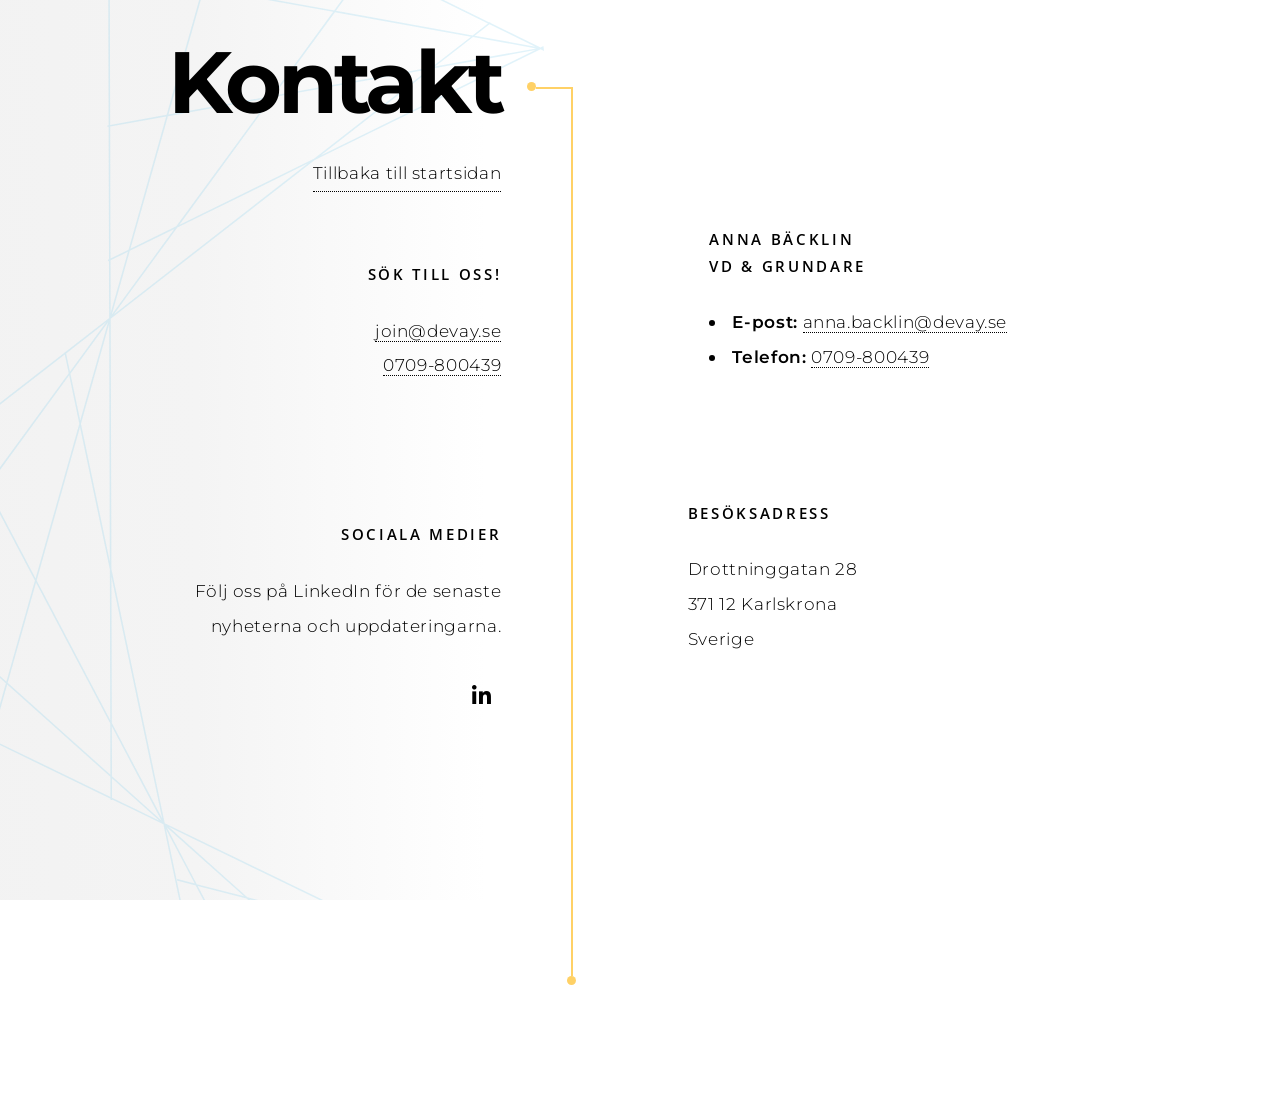
==== commit 0b345170: "chore: Update contact information Update address to new office" ====
--- a/contacts/index.html
+++ b/contacts/index.html
@@ -86,8 +86,8 @@
                         <div style="display: flex; gap: 2rem; align-items: flex-start; flex-wrap: wrap;">
                             <div style="flex: 1; min-width: 200px;">
                                 <p>
-                                    Skeppsbrokajen 8<br>
-                                    371 33 Karlskrona<br>
+                                    Drottninggatan 28<br>
+                                    371 12 Karlskrona<br>
                                     Sverige
                                 </p>
                             </div>
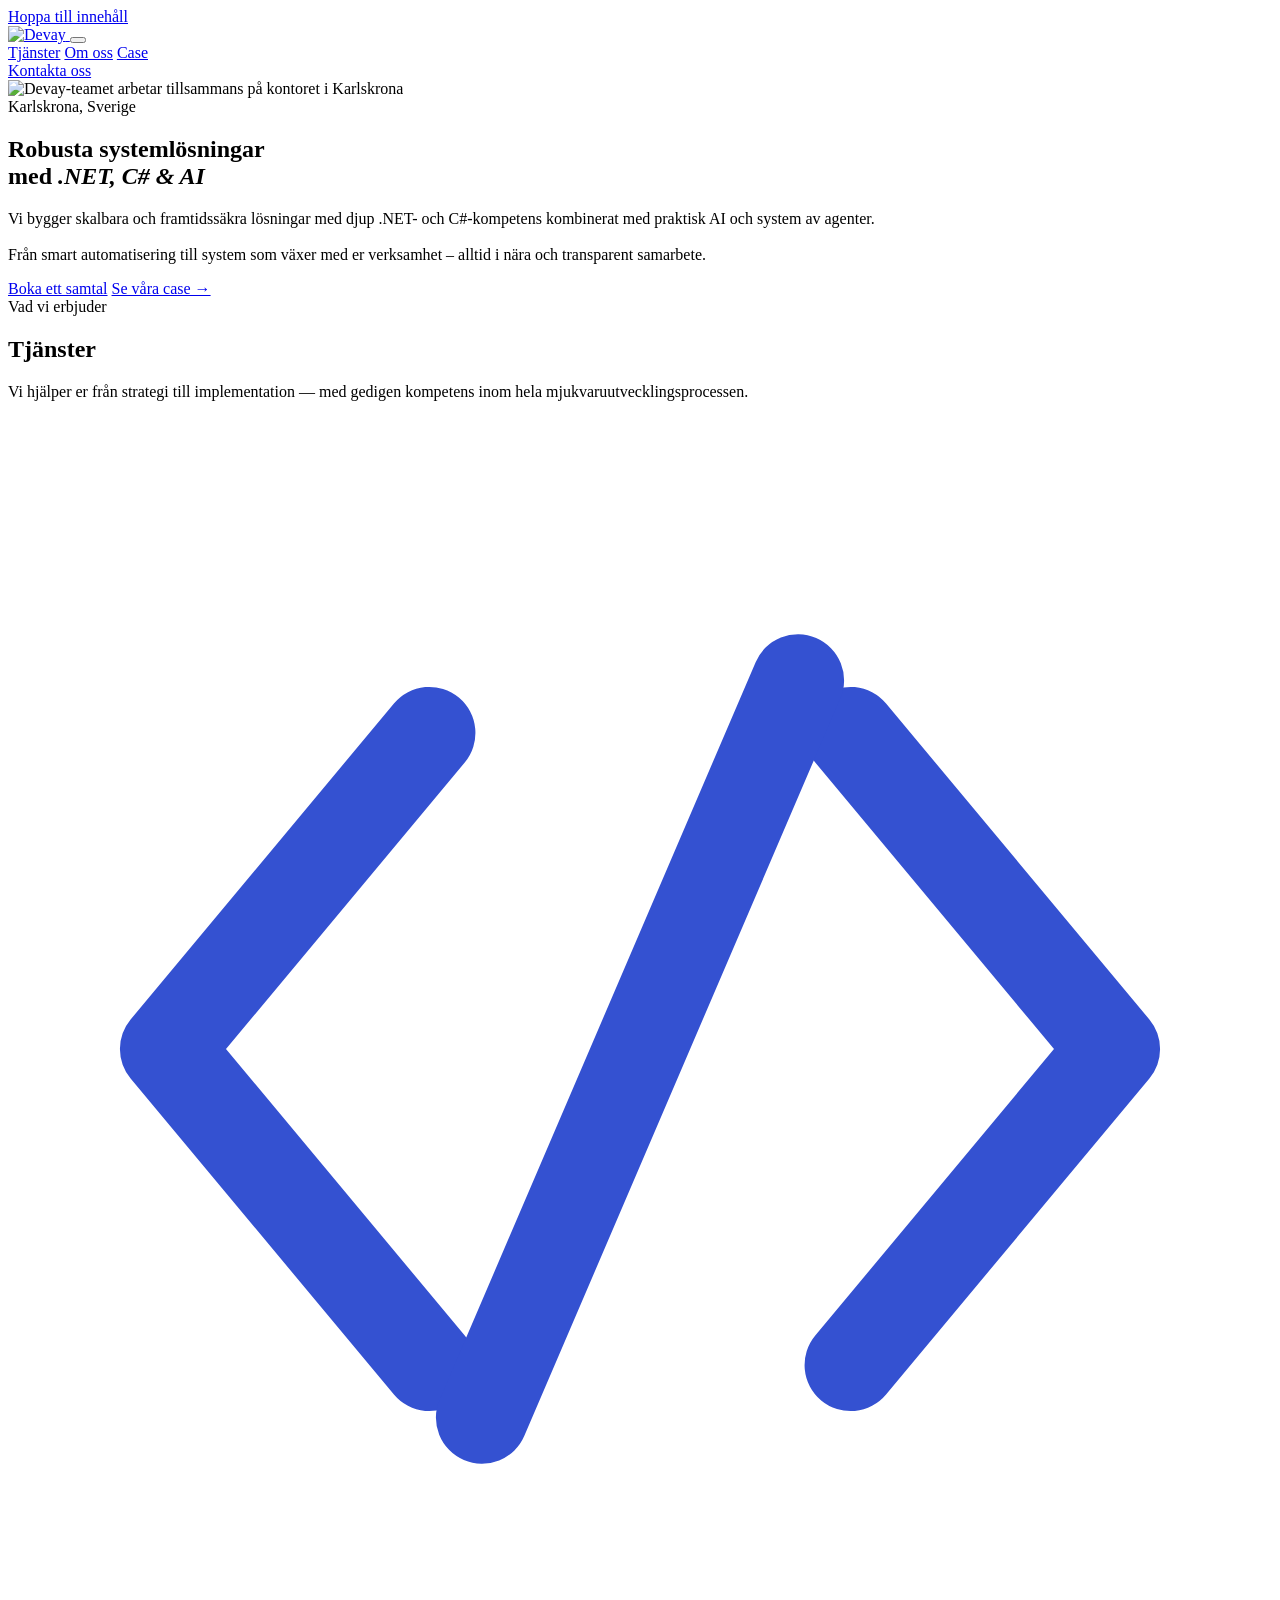
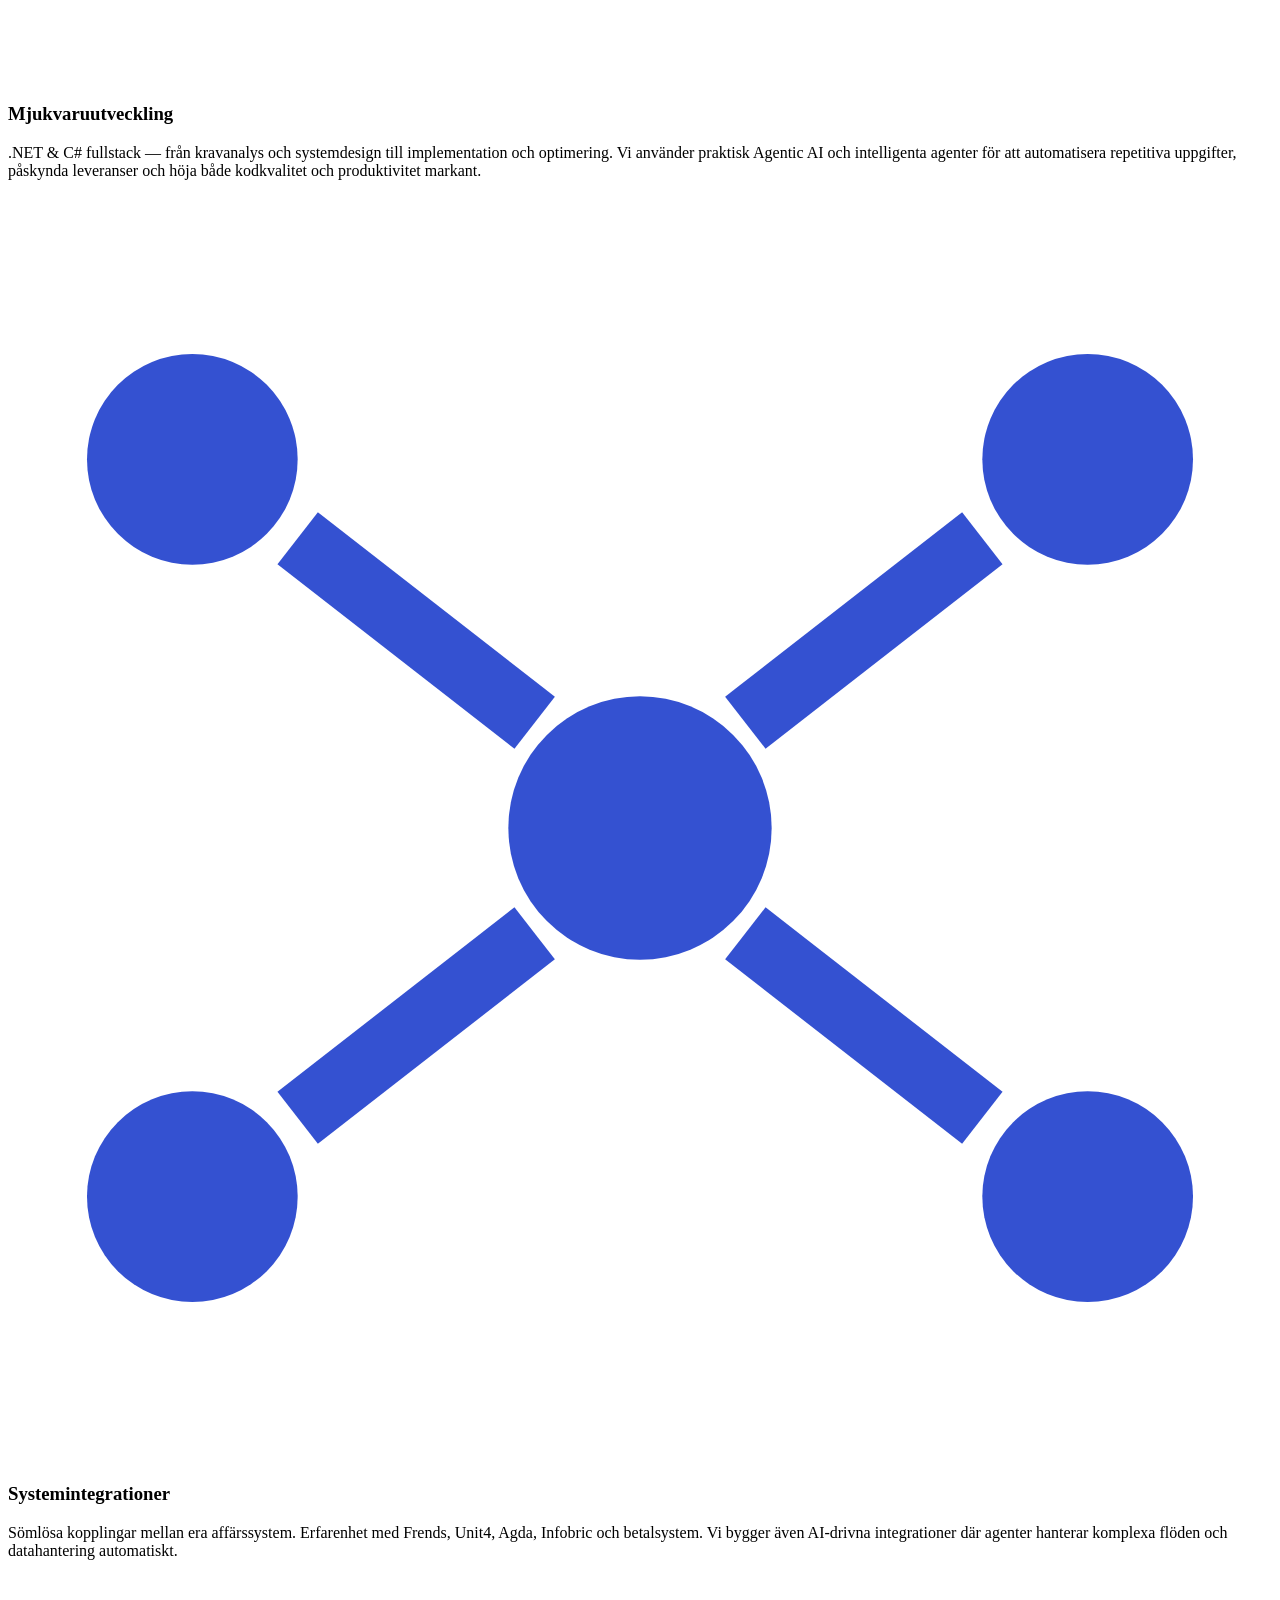
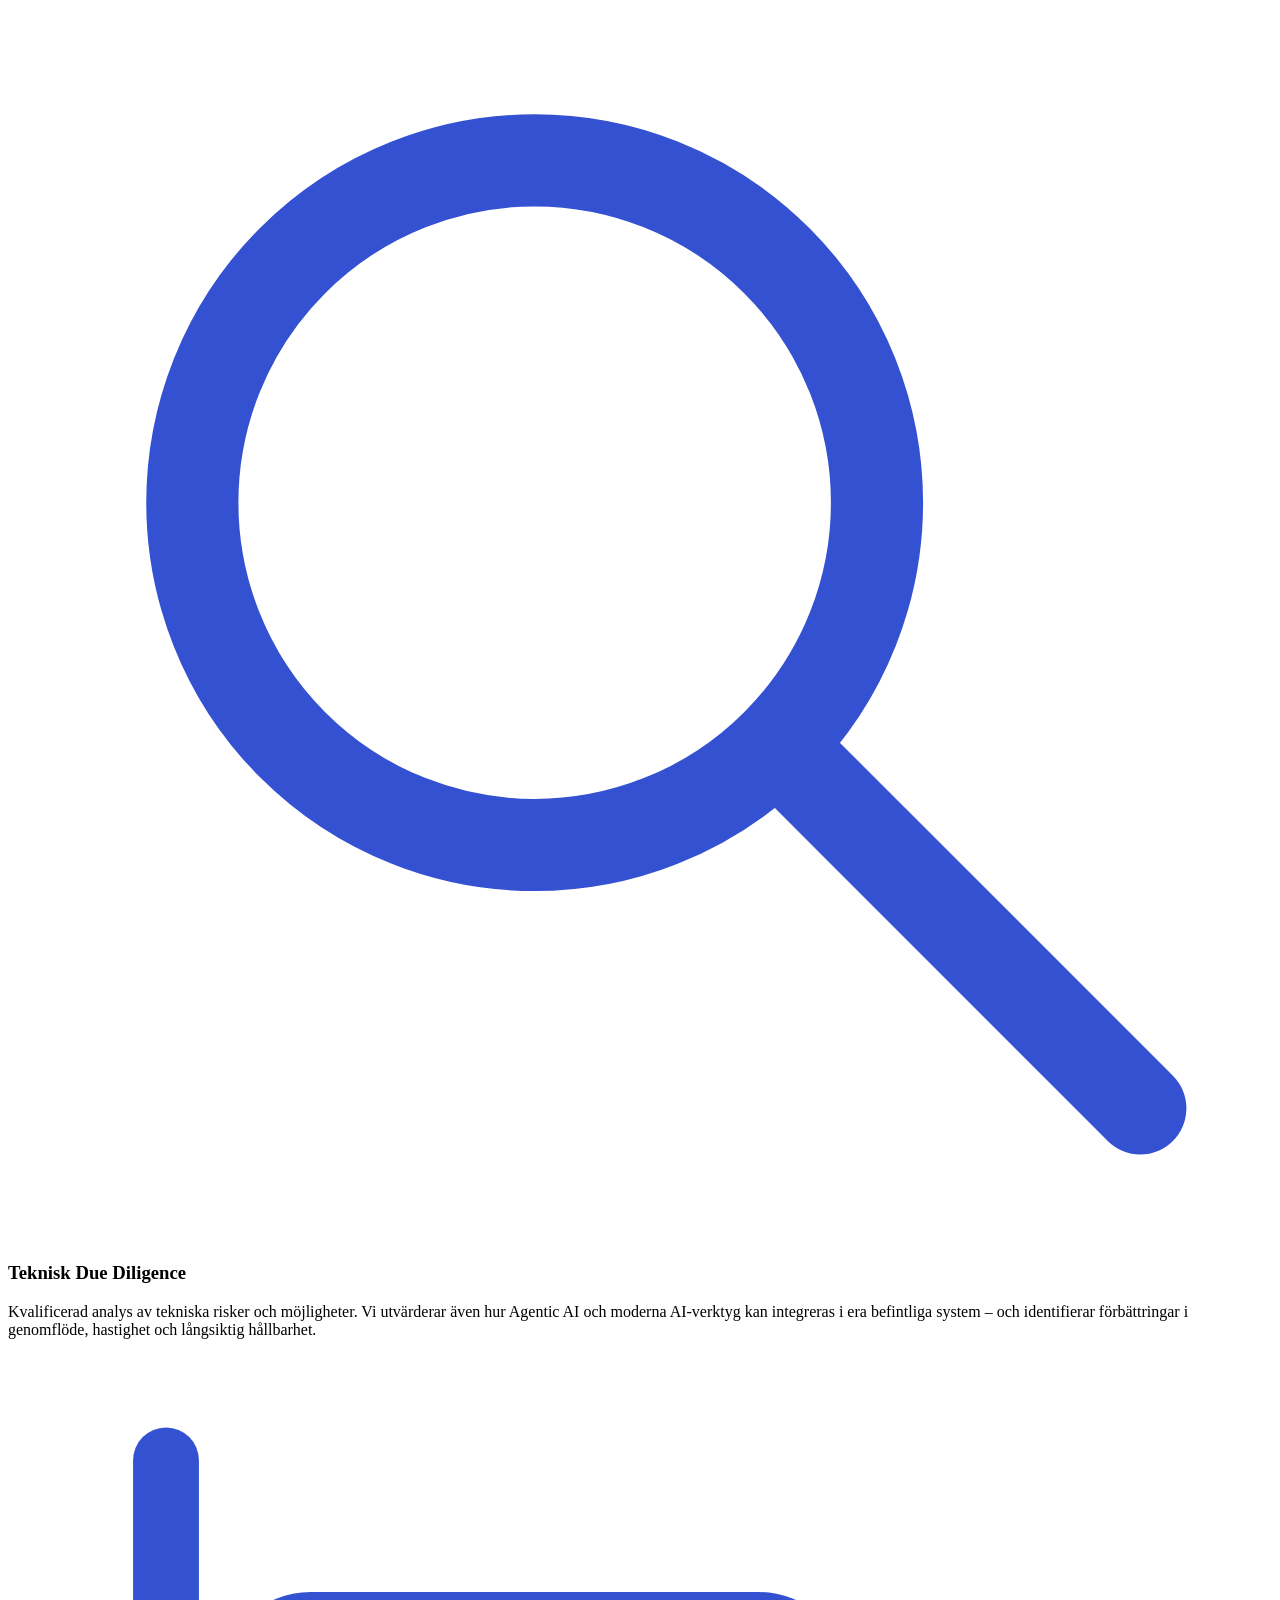
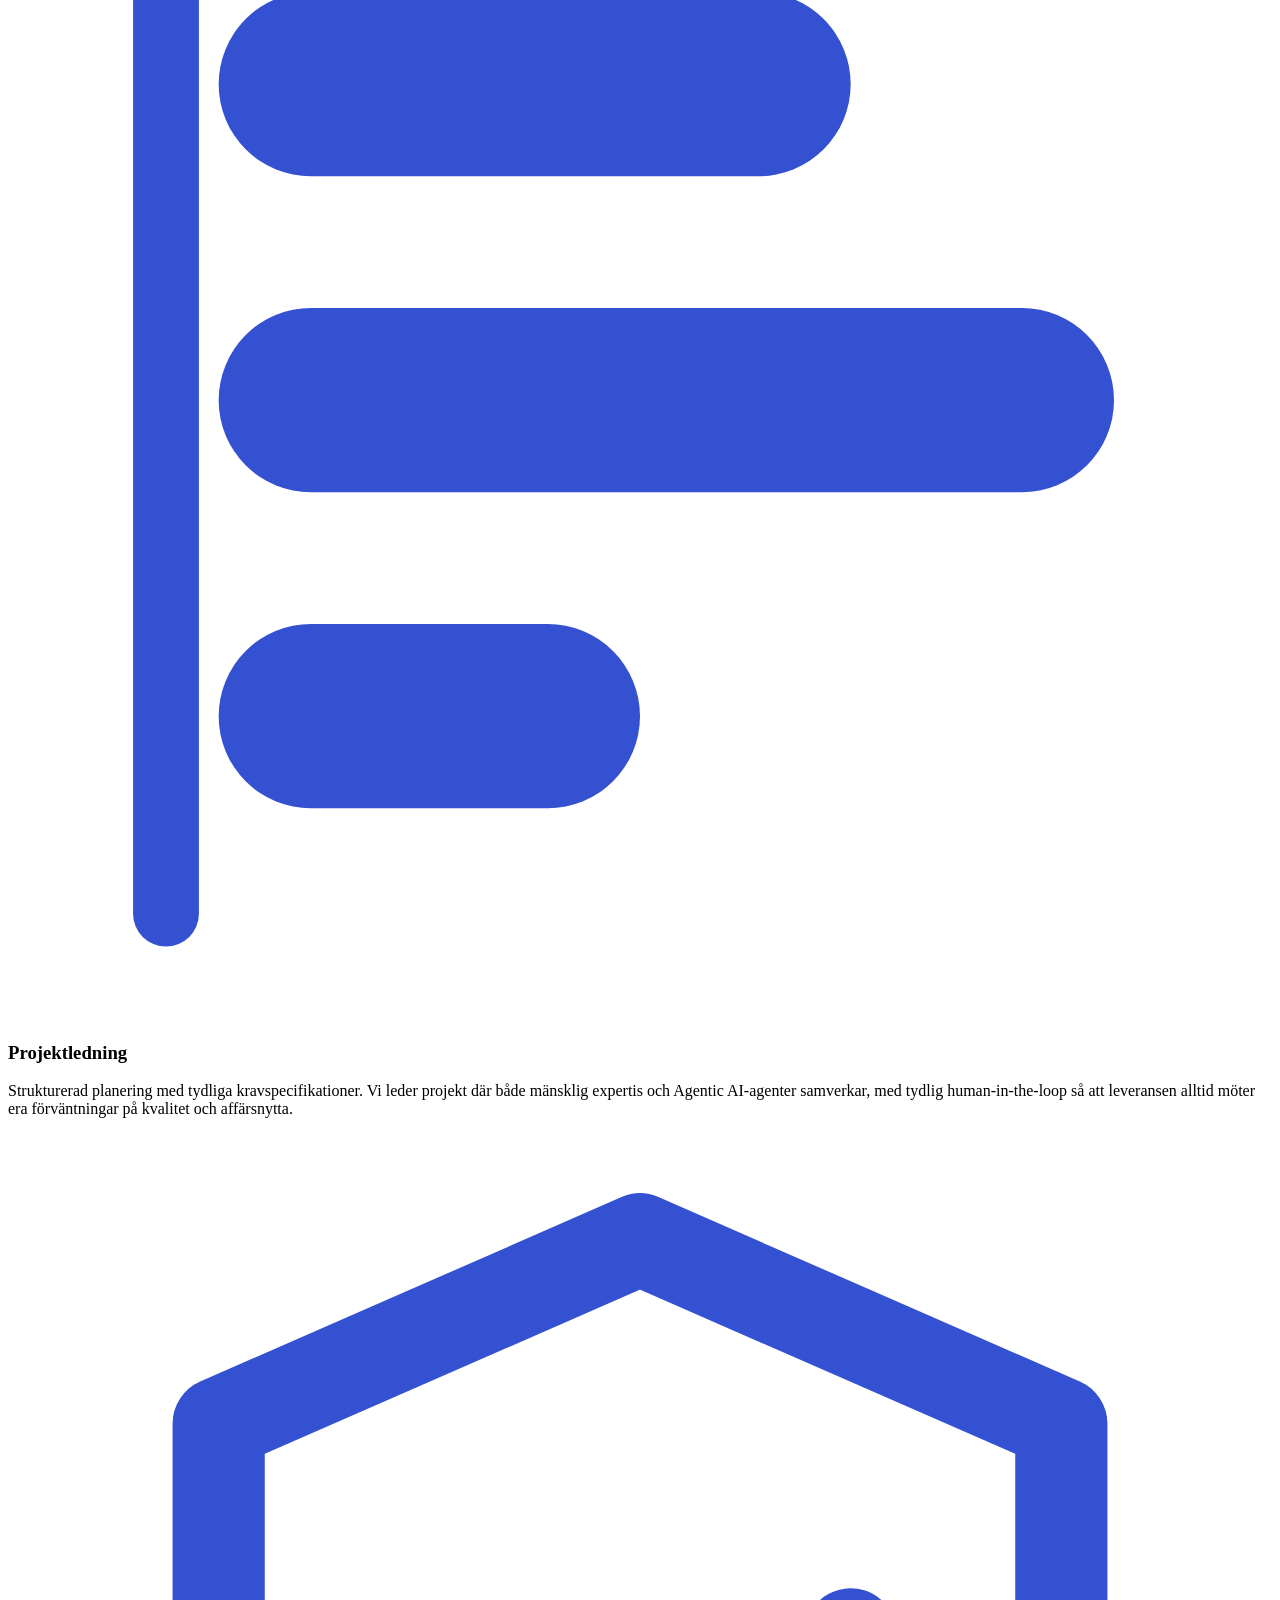
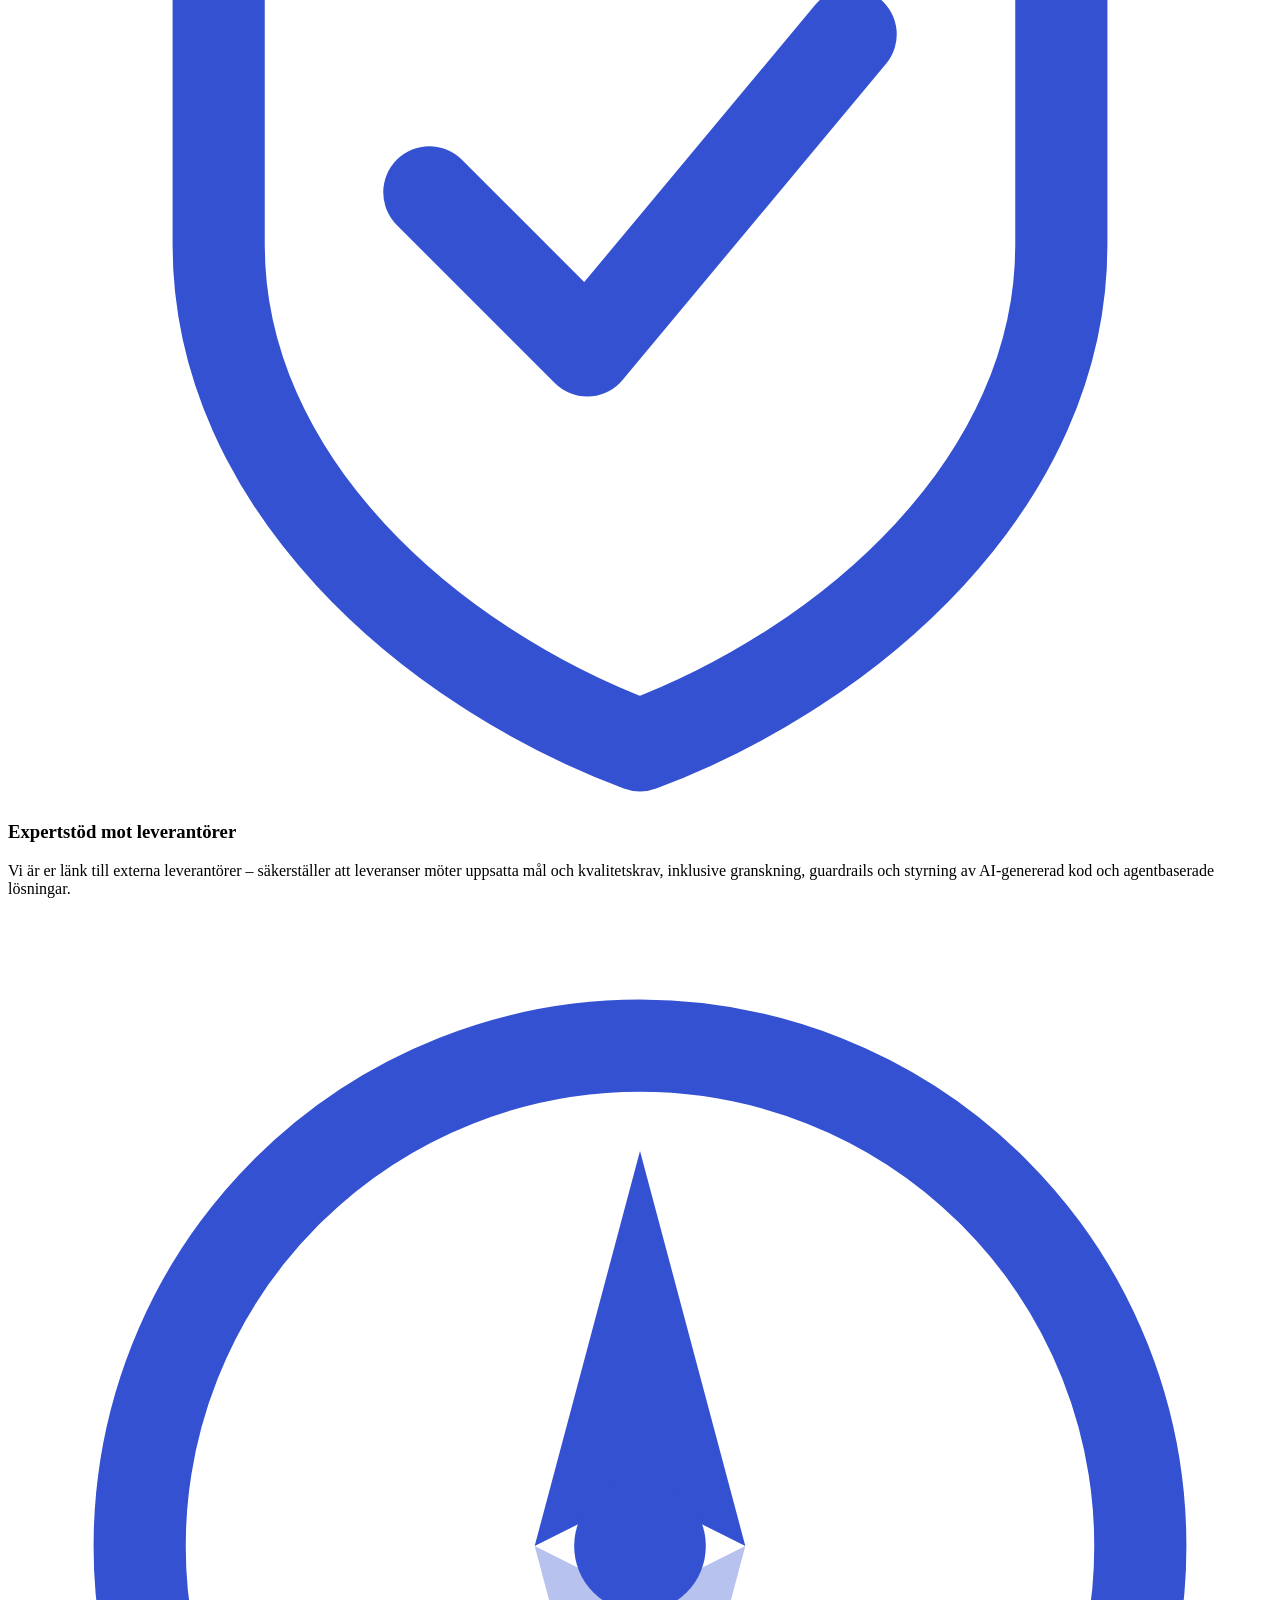
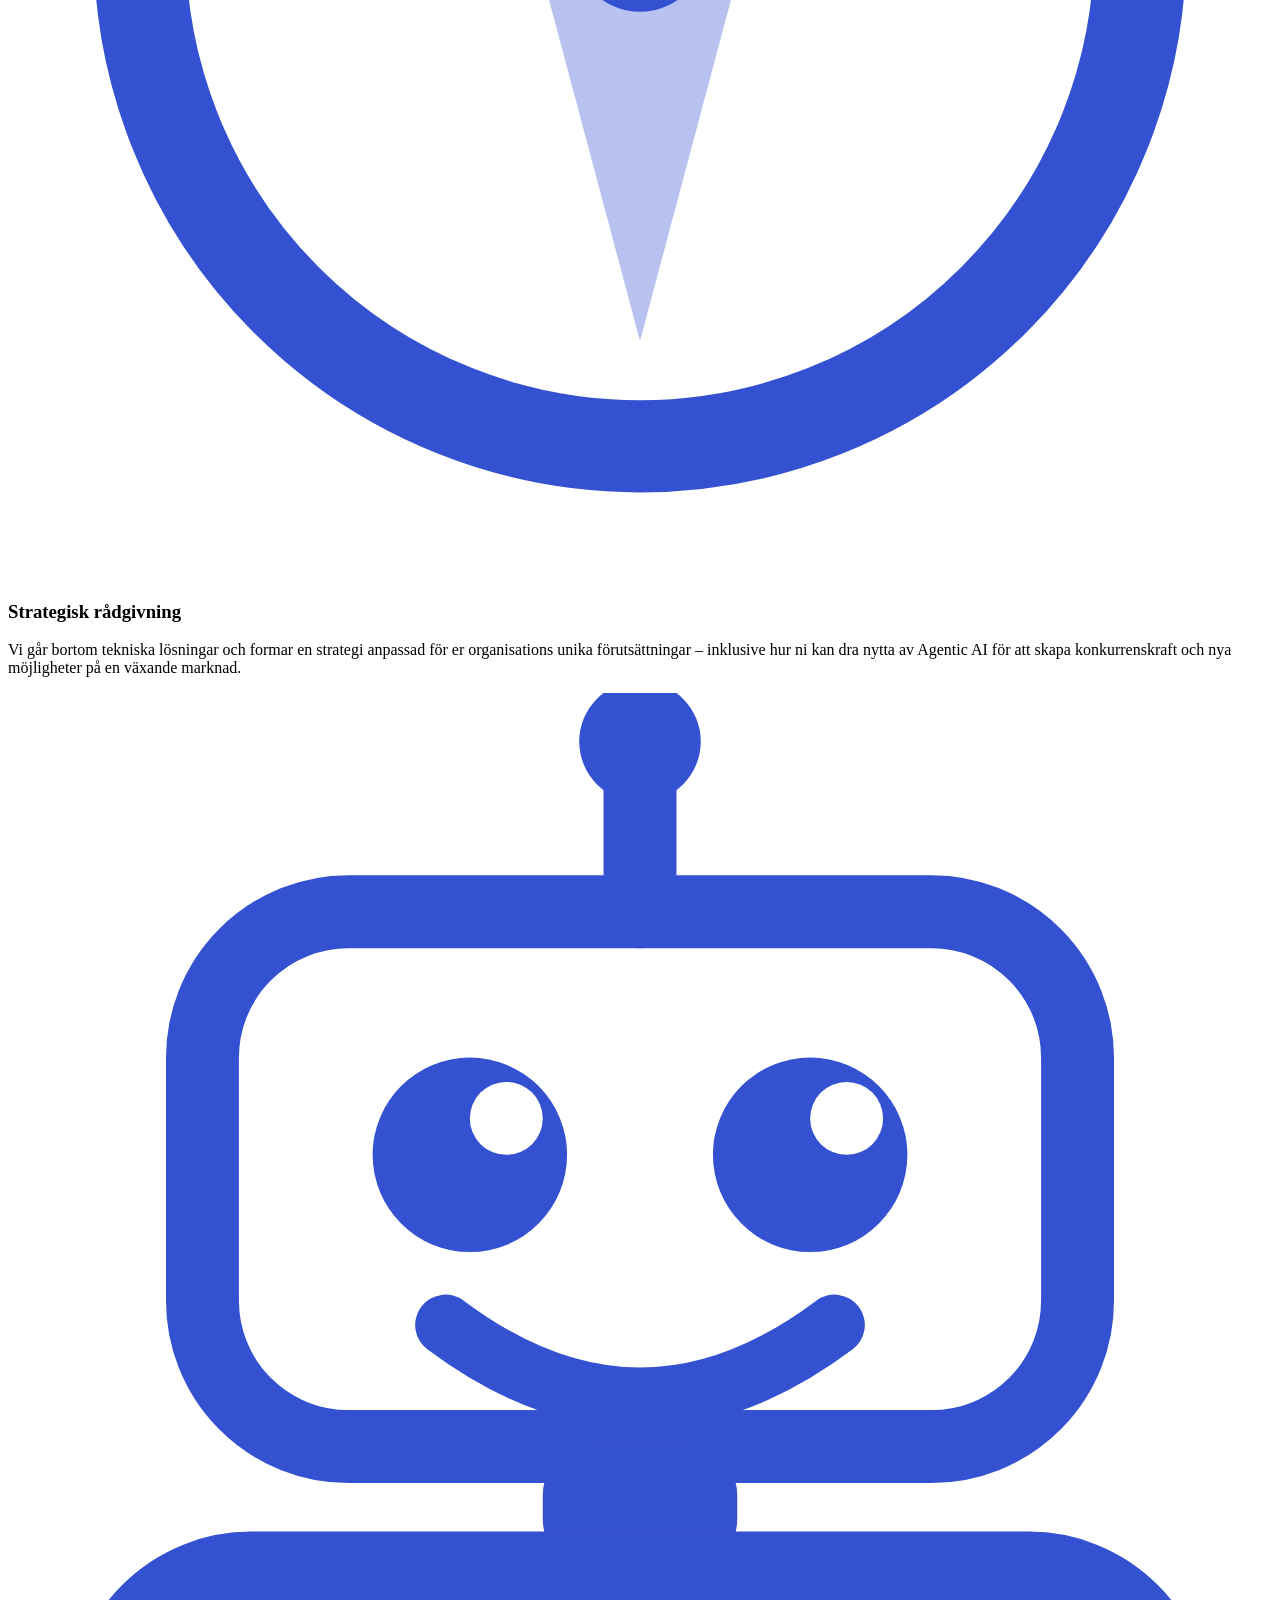
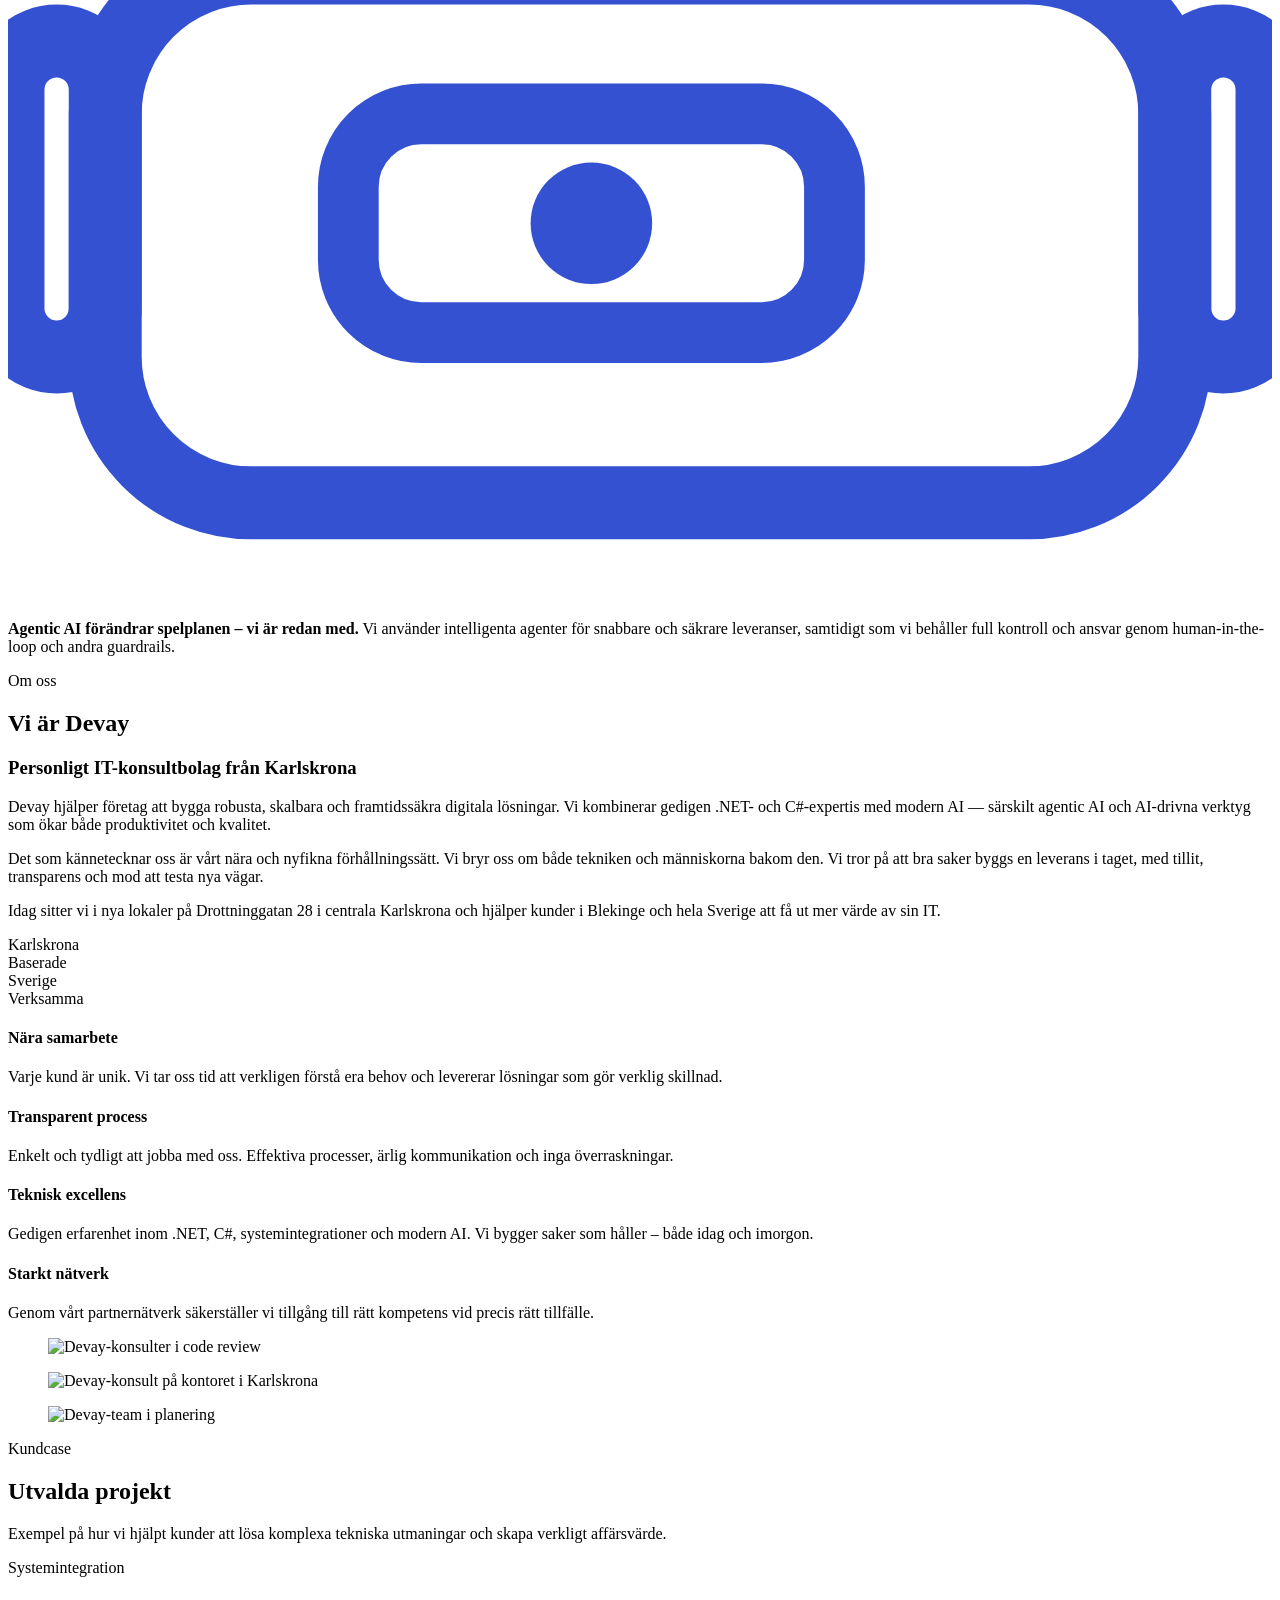
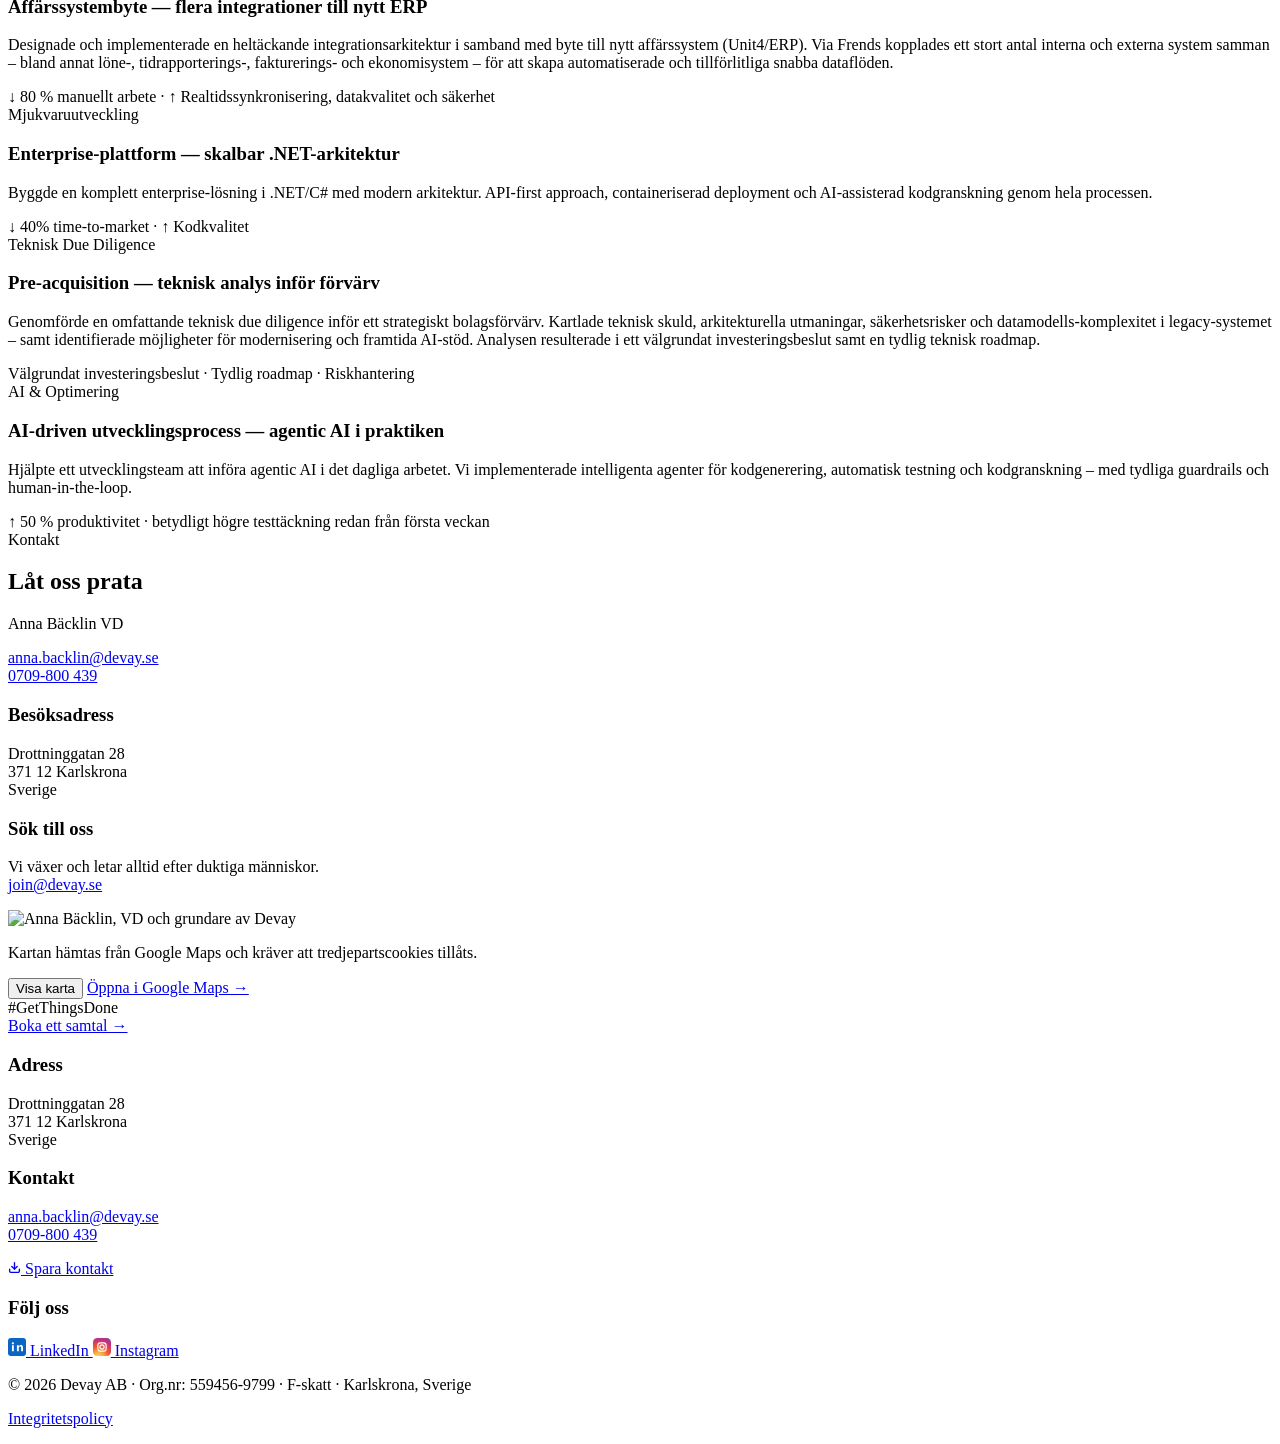
==== commit 25785d22: "chore: switch domain from devay.tech to devay.se (production prep) Co-Authored-By: Claude Sonnet 4.6" ====
--- a/contacts/index.html
+++ b/contacts/index.html
@@ -1,127 +1,15 @@
-<!DOCTYPE HTML>
-<!--
-	Paradigm Shift by HTML5 UP
-	html5up.net | @ajlkn
-	Free for personal and commercial use under the CCA 3.0 license (html5up.net/license)
--->
-<html>
-
+<!DOCTYPE html>
+<html lang="sv">
 <head>
-    <title>Kontakt - Devay</title>
-    <meta charset="utf-8" />
-    <meta name="viewport" content="width=device-width, initial-scale=1, user-scalable=no" />
-    <meta name="description"
-        content="Kontakta Devay AB - Din partner för mjukvaruutveckling och digital transformation" />
-    <meta name="keywords" content="Devay,kontakt,consulting,mjukvaruutveckling" />
-    <link rel="stylesheet" href="../assets/css/main.css" />
-    <link href="https://fonts.googleapis.com/css2?family=Montserrat:ital,wght@0,100..900;1,100..900&display=swap"
-        rel="stylesheet">
-    <link
-        href="https://fonts.googleapis.com/css2?family=Montserrat:ital,wght@0,100..900;1,100..900&family=Open+Sans:ital,wght@0,300..800;1,300..800&display=swap"
-        rel="stylesheet">
-    <link rel="apple-touch-icon" sizes="180x180" href="../apple-touch-icon.png">
-    <link rel="icon" type="image/png" sizes="32x32" href="../favicon-32x32.png">
-    <link rel="icon" type="image/png" sizes="16x16" href="../favicon-16x16.png">
+  <meta charset="UTF-8">
+  <meta name="viewport" content="width=device-width, initial-scale=1.0">
+  <title>Kontakt — Devay AB</title>
+  <meta name="robots" content="noindex">
+  <meta http-equiv="refresh" content="0; url=../#kontakt">
+  <link rel="canonical" href="https://www.devay.se/#kontakt">
+  <script>window.location.replace('../#kontakt');</script>
 </head>
-
-<body class="is-preload">
-
-    <div id="wrapper" style="display: flex; flex-direction: column; flex-wrap: nowrap; align-items: stretch;">
-        <section class="intro" style="width: 100%; margin: 0; padding: 0;">
-            <header>
-                <h1>Kontakt</h1>
-                <ul class="actions">
-                    <li>
-                        <a href="/" style="text-decoration: none; display: block; text-align: center;">
-                            Tillbaka till startsidan
-                        </a>
-                    </li>
-                </ul>
-            </header>
-        </section>
-
-        <section id="" style="width: 100%; margin: 0; padding: 0;">
-            <header>
-                <div class="content">
-                    <p>
-                    <h4>Sök till oss!</h4>
-                    <a href="mailto:join@devay.se">join@devay.se</a>
-                    <br /><a href="tel:0709-800439">0709-800439</a>
-                    </p>
-                </div>
-            </header>
-            <div class="content">
-                <div class="" style="width: 100%; margin: 0 auto;">
-                    <h3>Anna Bäcklin<br><small>VD & Grundare</small></h3>
-                    <ul class="contact-info">
-                        <li><strong>E-post:</strong>
-                            <a href="mailto:anna.backlin@devay.se"
-                                style="margin-top: 0; border-bottom: dotted 1px; width: fit-content;">anna.backlin@devay.se</a>
-                        </li>
-                        <li><strong>Telefon:</strong>
-                            <a href="tel:0709-800439"
-                                style="margin-top: 0; border-bottom: dotted 1px; width: fit-content;">0709-800439</a>
-                        </li>
-                    </ul>
-                </div>
-            </div>
-        </section>
-
-        <section>
-            <header>
-                <div class="content">
-                    <h3>Sociala medier</h3>
-                    <p>Följ oss på LinkedIn för de senaste nyheterna och uppdateringarna.</p>
-                    <ul class="icons">
-                        <li><a href="https://www.linkedin.com/company/devay/" target="_blank"
-                                class="icon brands fa-linkedin-in"><span class="label">LinkedIn</span></a></li>
-                    </ul>
-                </div>
-            </header>
-            <div class="content">
-                <div class="gallery"
-                    style="display: flex; flex-direction: column; flex-wrap: nowrap; align-items: stretch;">
-                    <div class="group span-2">
-                        <h3>Besöksadress</h3>
-                        <div style="display: flex; gap: 2rem; align-items: flex-start; flex-wrap: wrap;">
-                            <div style="flex: 1; min-width: 200px;">
-                                <p>
-                                    Drottninggatan 28<br>
-                                    371 12 Karlskrona<br>
-                                    Sverige
-                                </p>
-                            </div>
-                            <div style="flex: 1; min-width: 700px;">
-                                <a href="https://maps.google.com?q=Devay+AB" target="_blank"
-                                    style="display: block; text-decoration: none;">
-                                    <iframe
-                                        src="https://maps.google.com/maps?q=Devay+AB&t=&z=15&ie=UTF8&iwloc=&output=embed"
-                                        width="100%" height="200"
-                                        style="border: none; border-radius: 8px; cursor: pointer;" frameborder="0"
-                                        scrolling="no" marginheight="0" marginwidth="0" loading="lazy"
-                                        title="Devay AB location map">
-                                    </iframe>
-                                </a>
-                            </div>
-                        </div>
-                    </div>
-                </div>
-            </div>
-        </section>
-
-    </div>
-
-    <!-- Scripts -->
-    <script src="../assets/js/jquery.min.js"></script>
-    <script src="../assets/js/jquery.scrolly.min.js"></script>
-    <script src="../assets/js/browser.min.js"></script>
-    <script src="../assets/js/breakpoints.min.js"></script>
-    <script src="../assets/js/util.js"></script>
-    <script src="../assets/js/main.js"></script>
-    <!-- Custom Styles -->
-
-    <style>
-    </style>
+<body>
+  <p>Skickar dig vidare till <a href="../#kontakt">Devay kontaktsida</a>…</p>
 </body>
-
-</html>+</html>
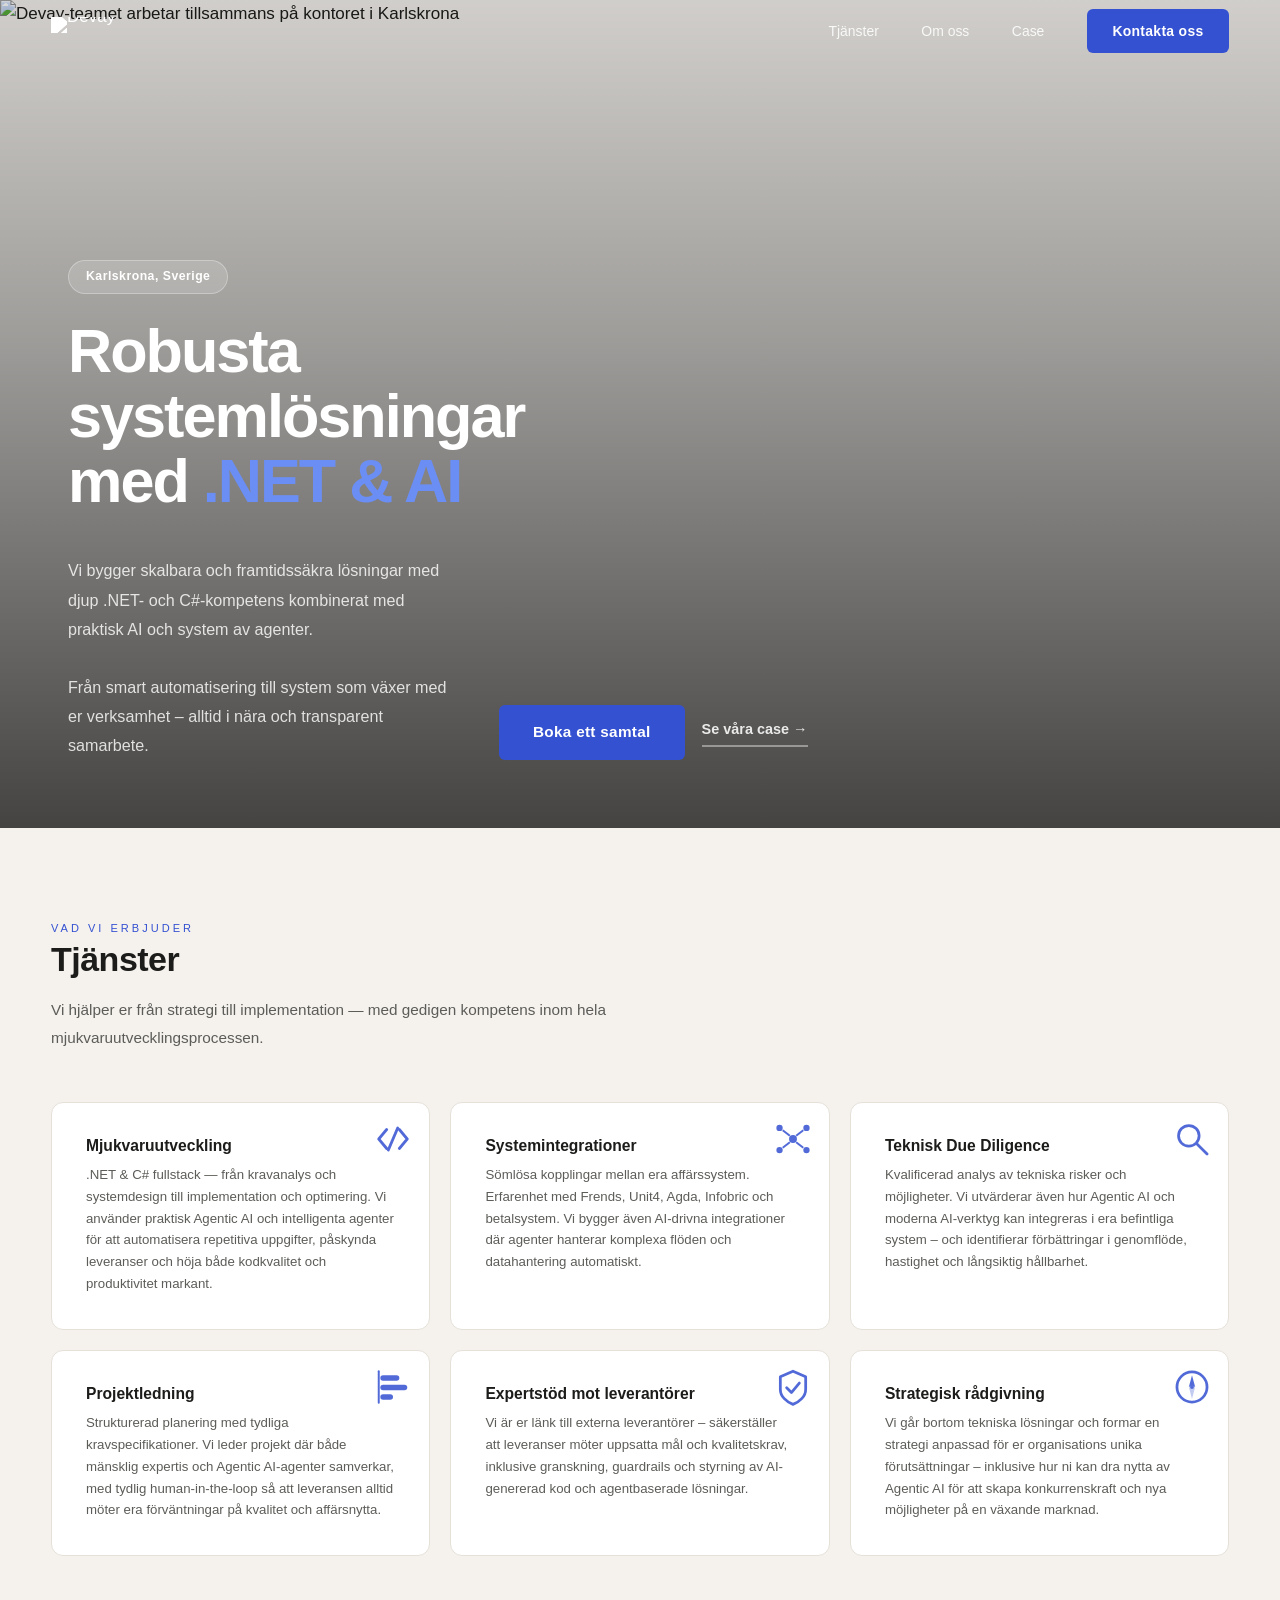
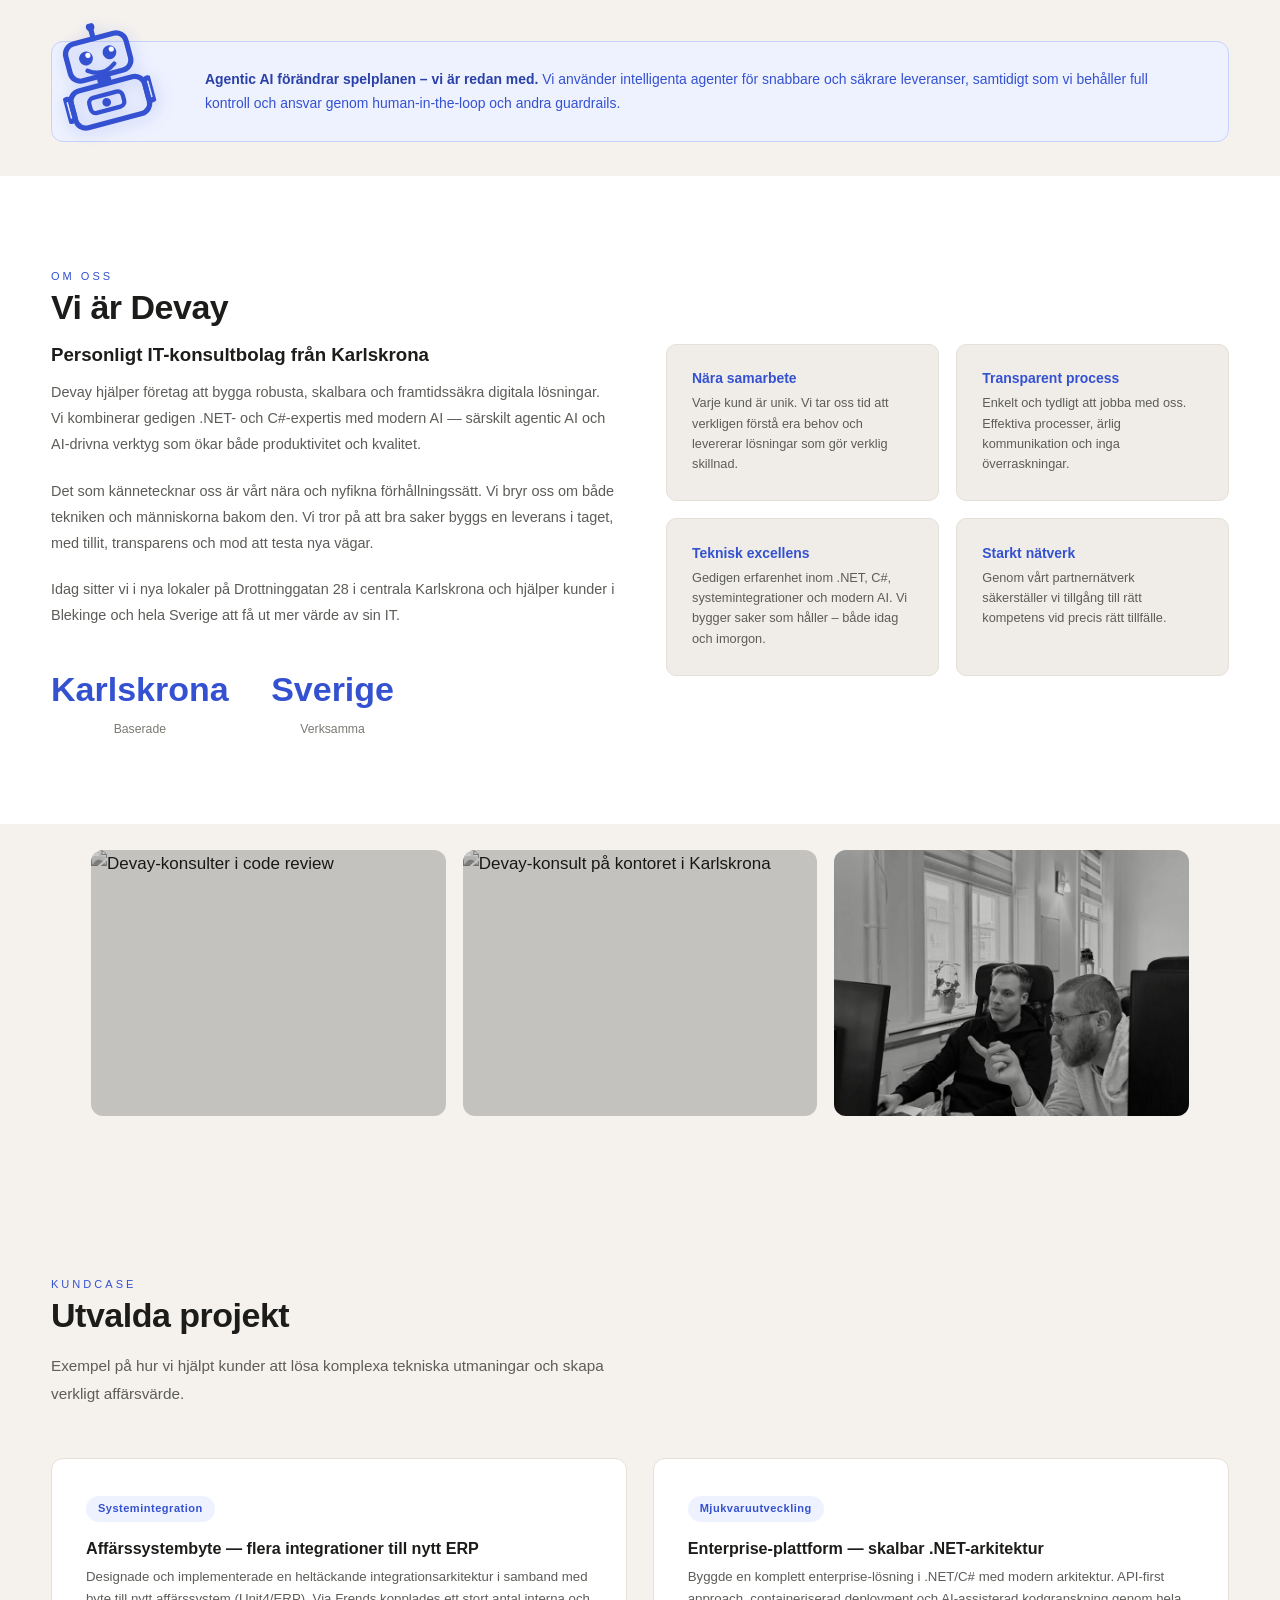
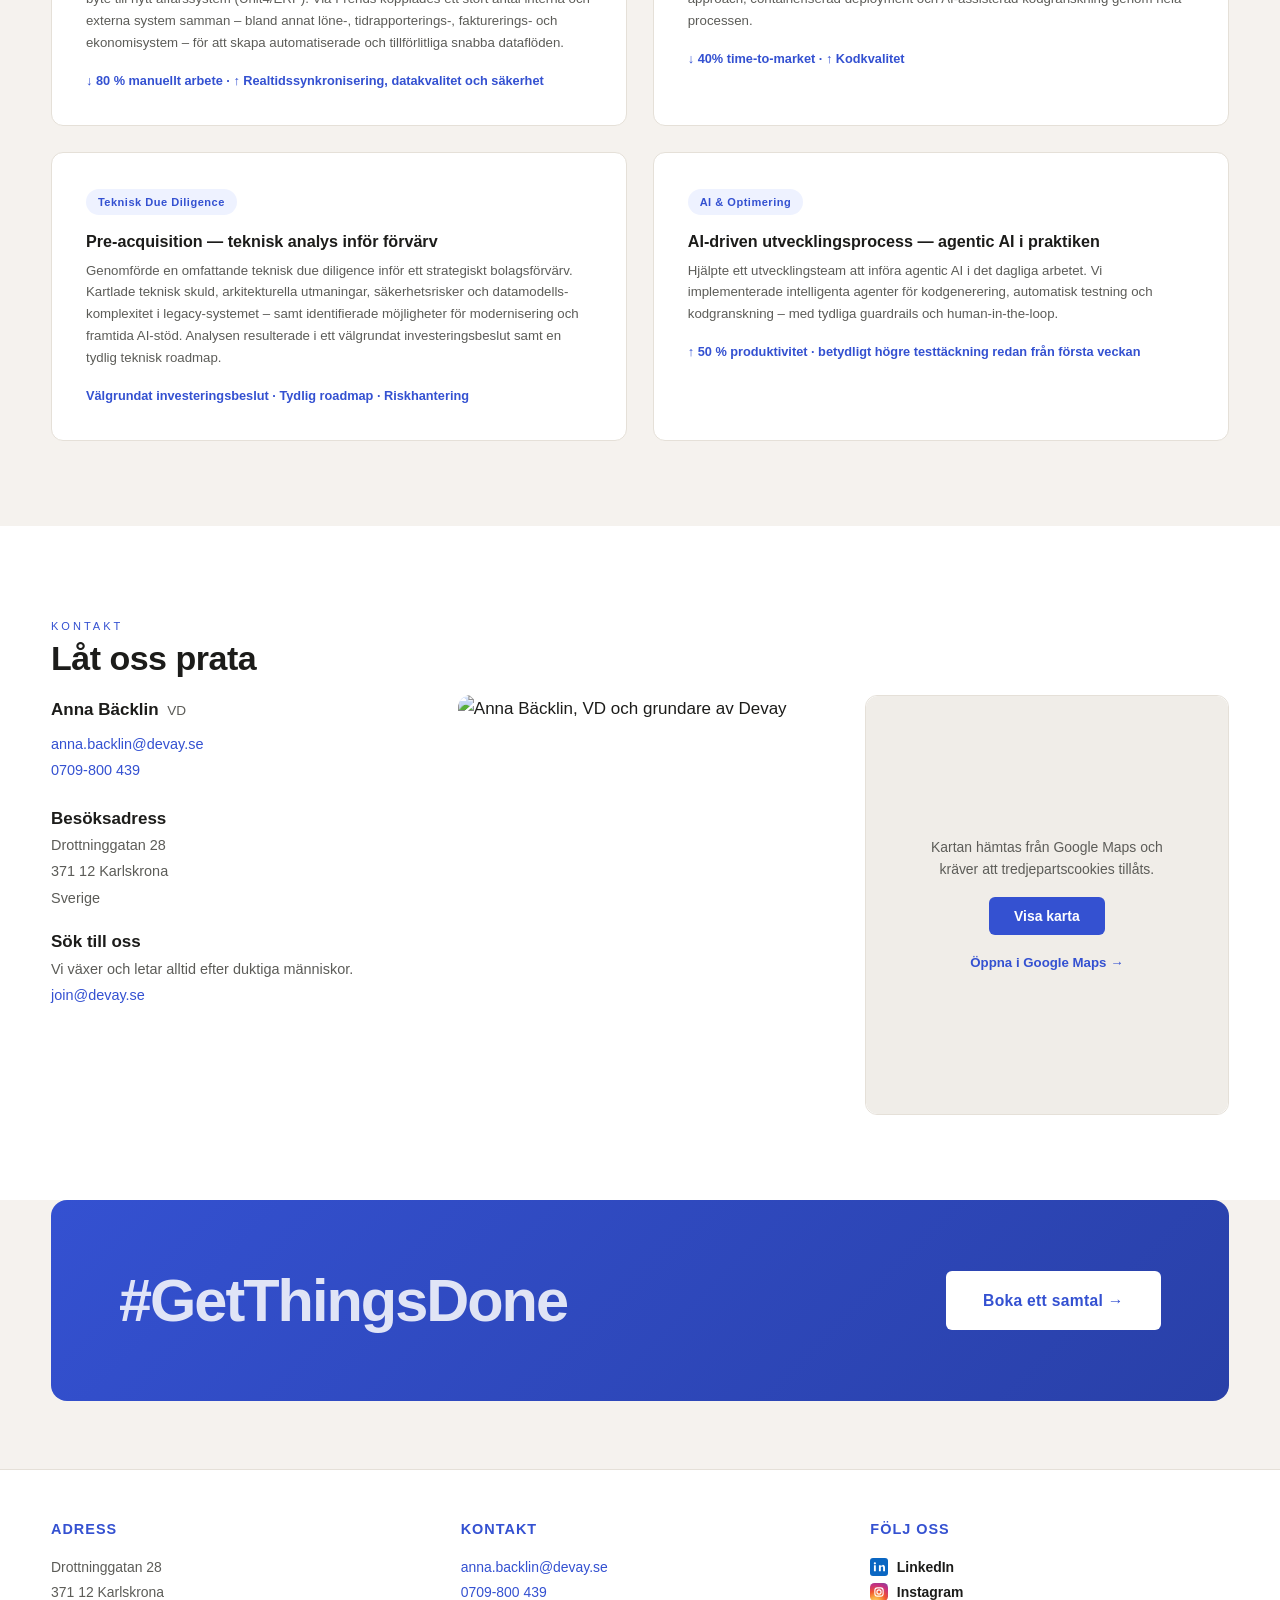
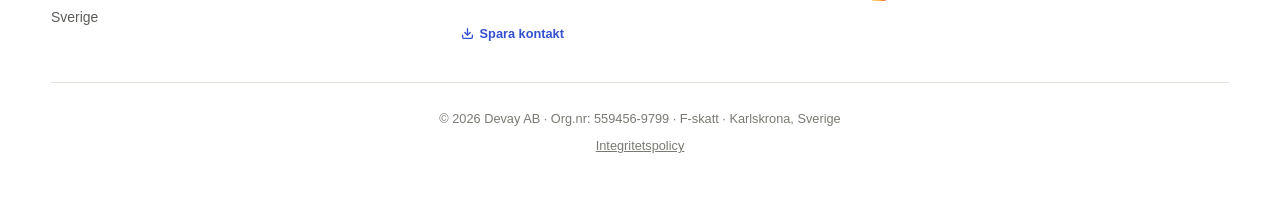
==== commit 03219b7f: "fix(seo): one host (devay.se), clean sitemap, Swedish 404, root links - canonical, og:url, schema, s" ====
--- a/contacts/index.html
+++ b/contacts/index.html
@@ -6,7 +6,7 @@
   <title>Kontakt — Devay AB</title>
   <meta name="robots" content="noindex">
   <meta http-equiv="refresh" content="0; url=../#kontakt">
-  <link rel="canonical" href="https://www.devay.se/#kontakt">
+  <link rel="canonical" href="https://devay.se/">
   <script>window.location.replace('../#kontakt');</script>
 </head>
 <body>
